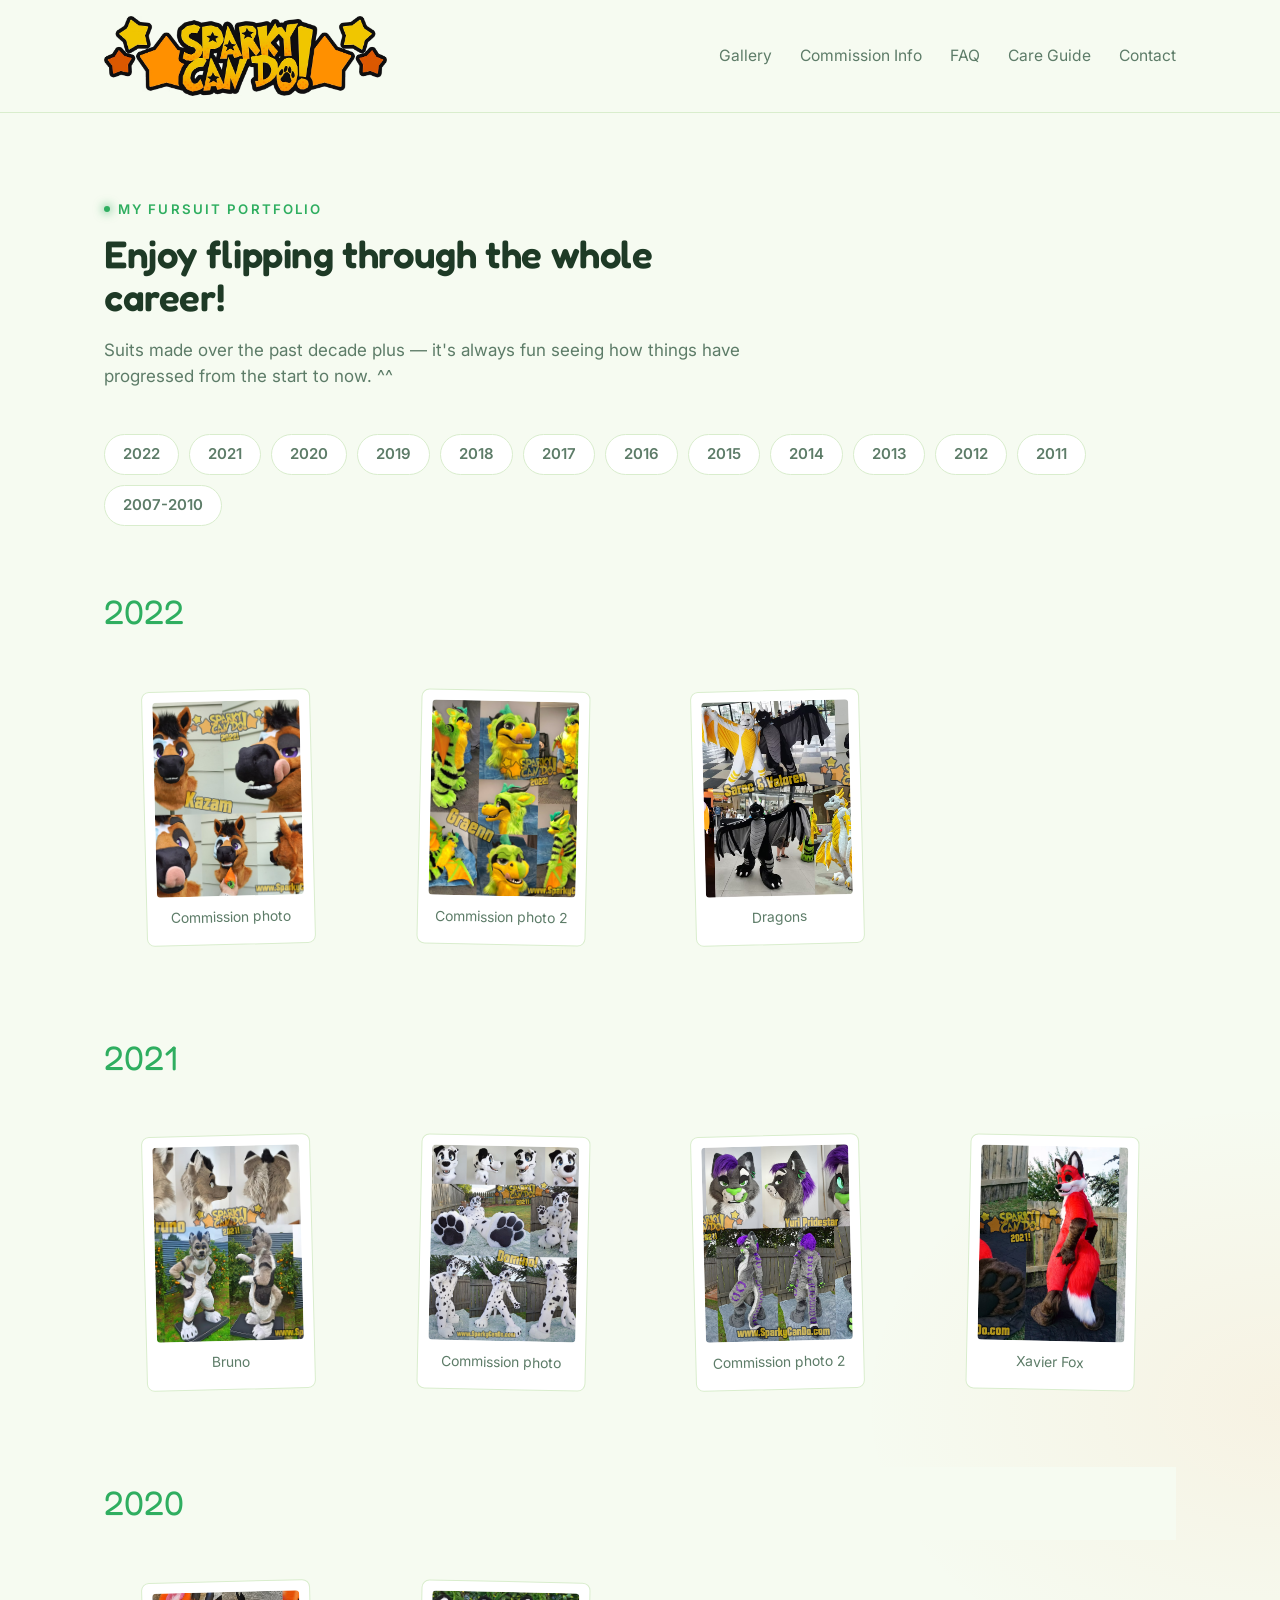
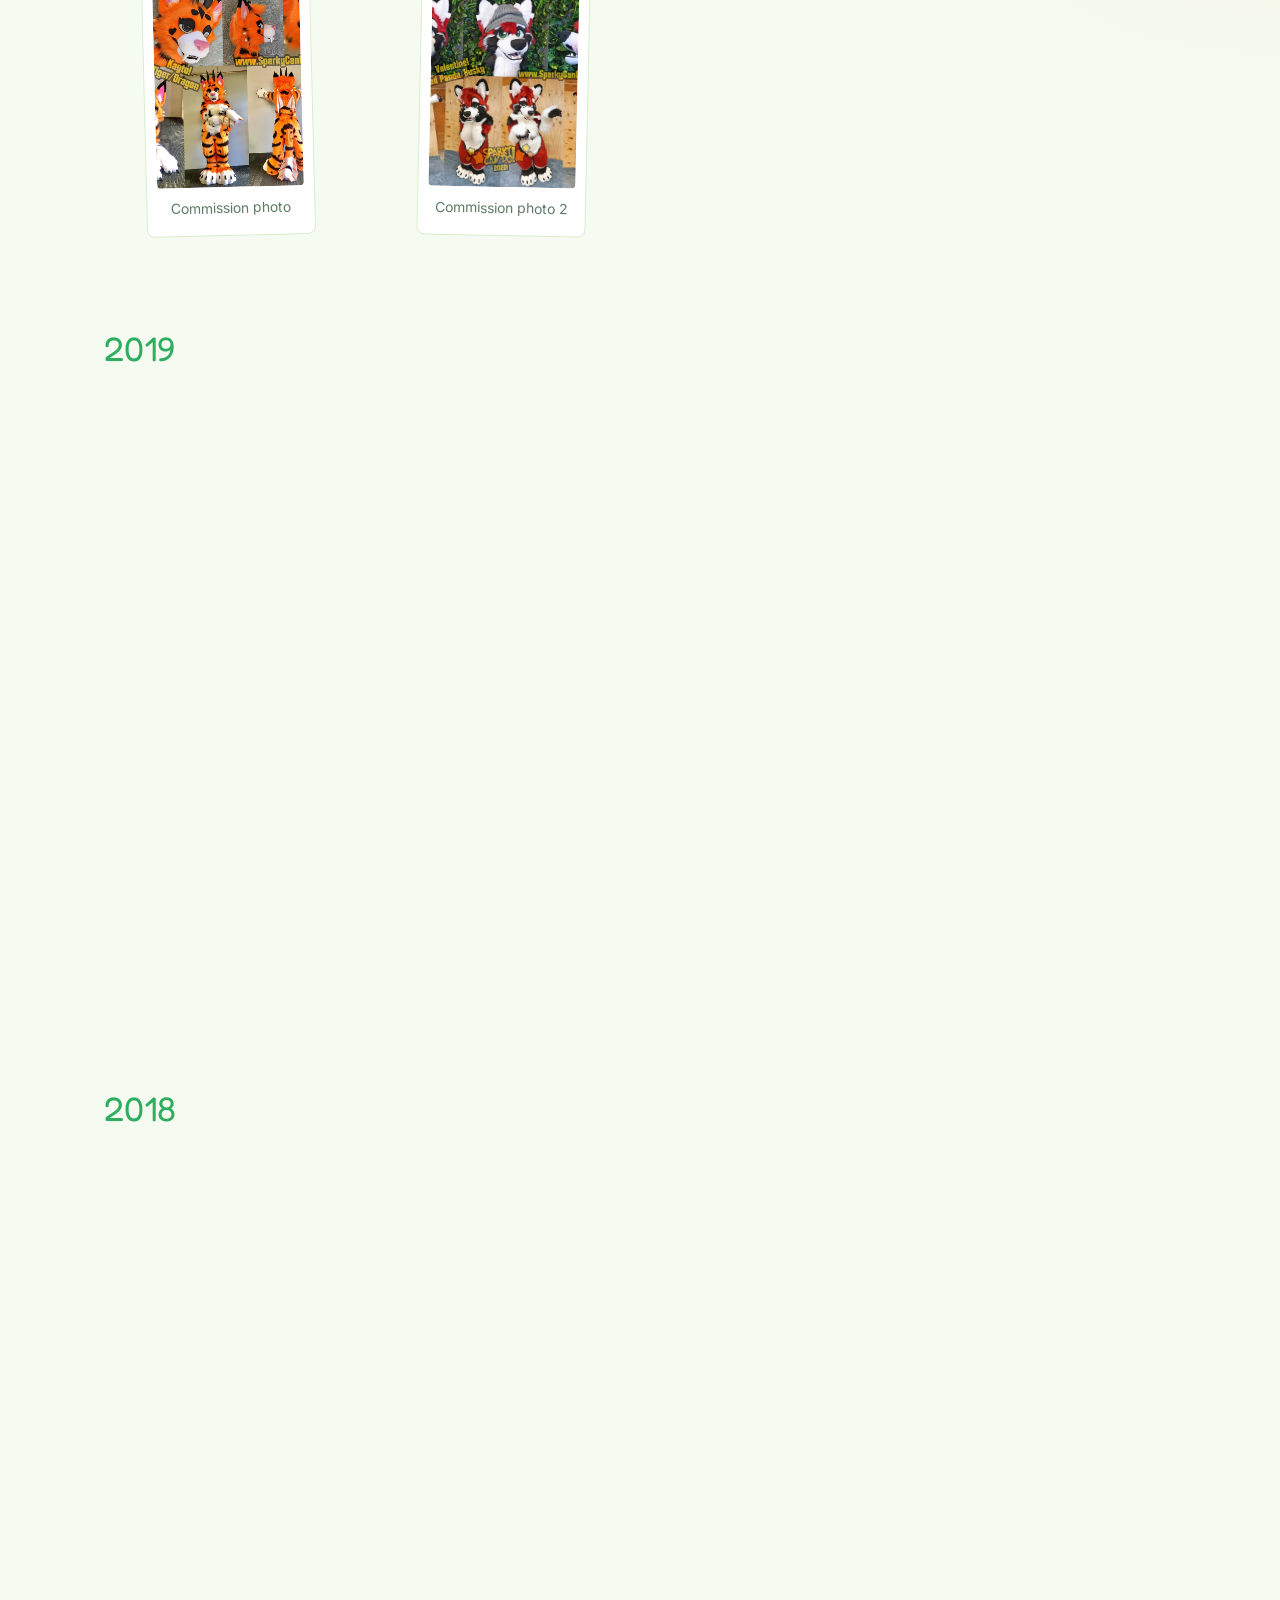
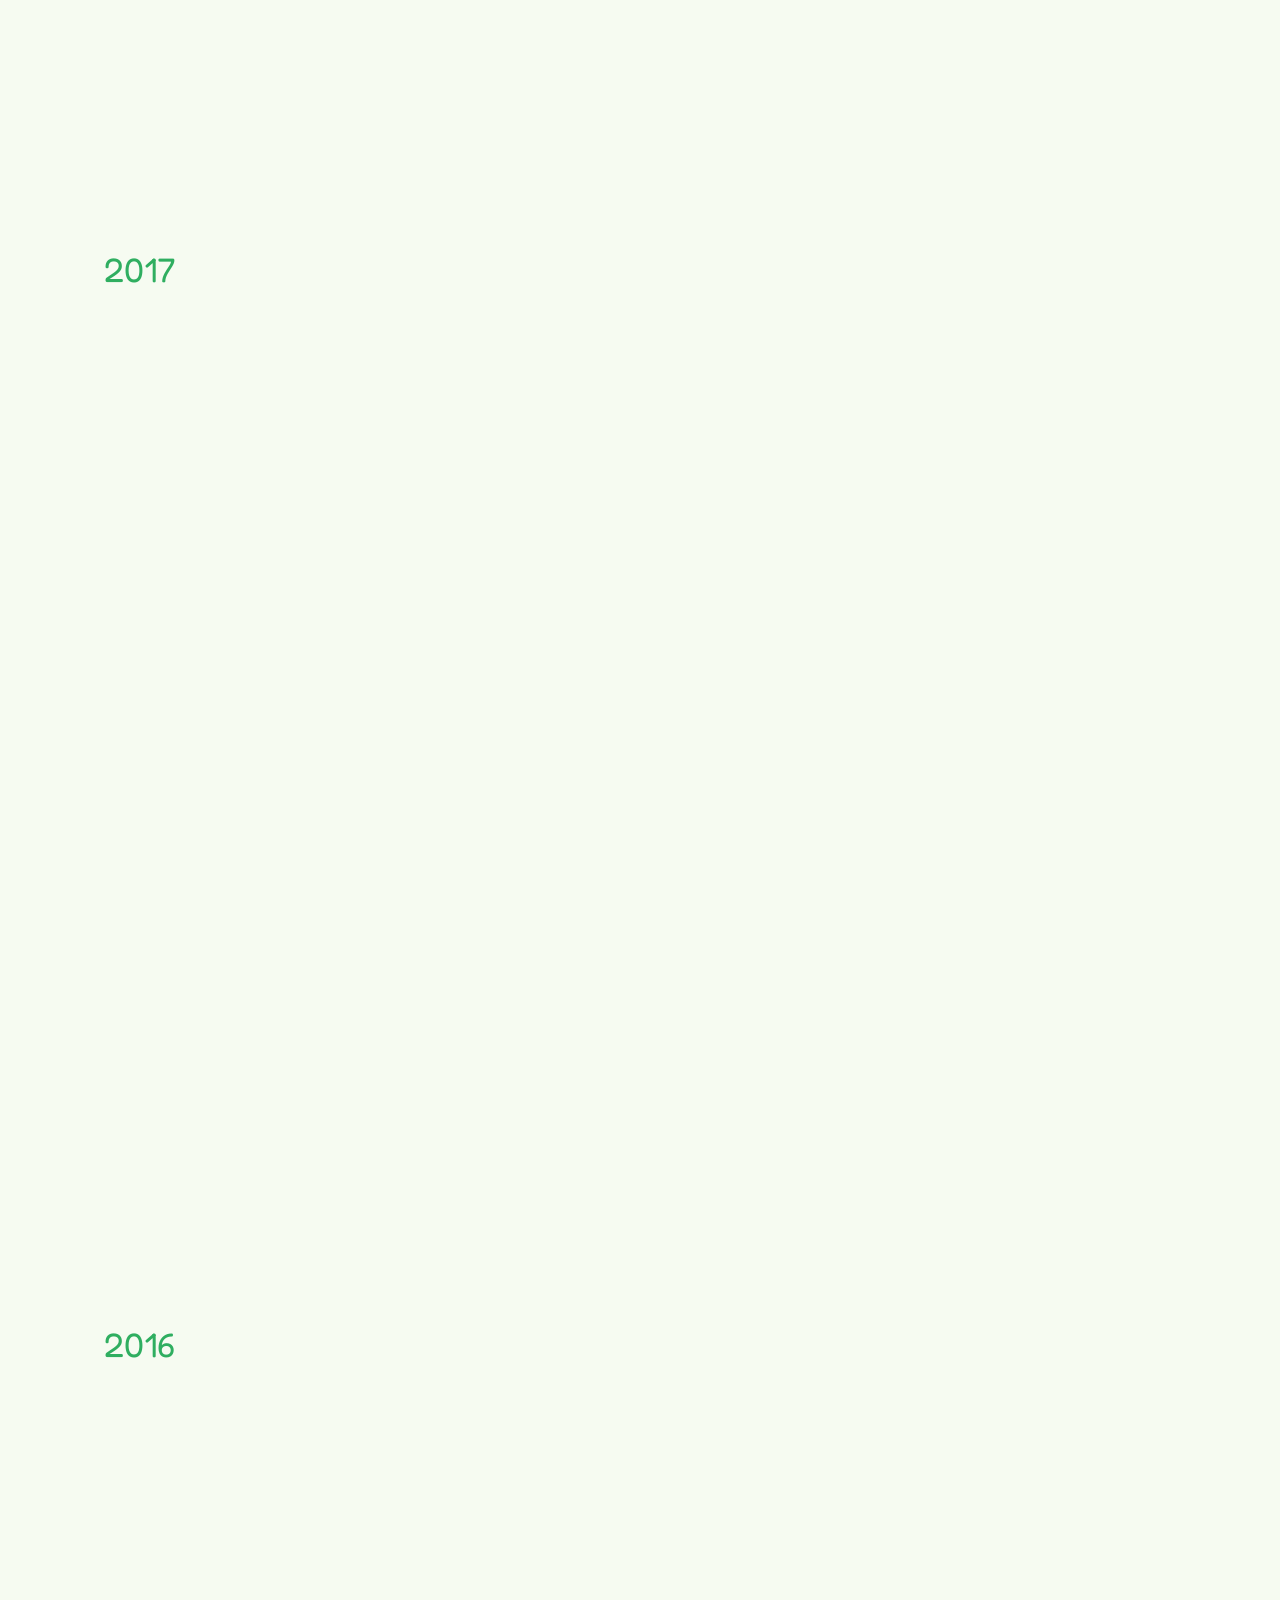
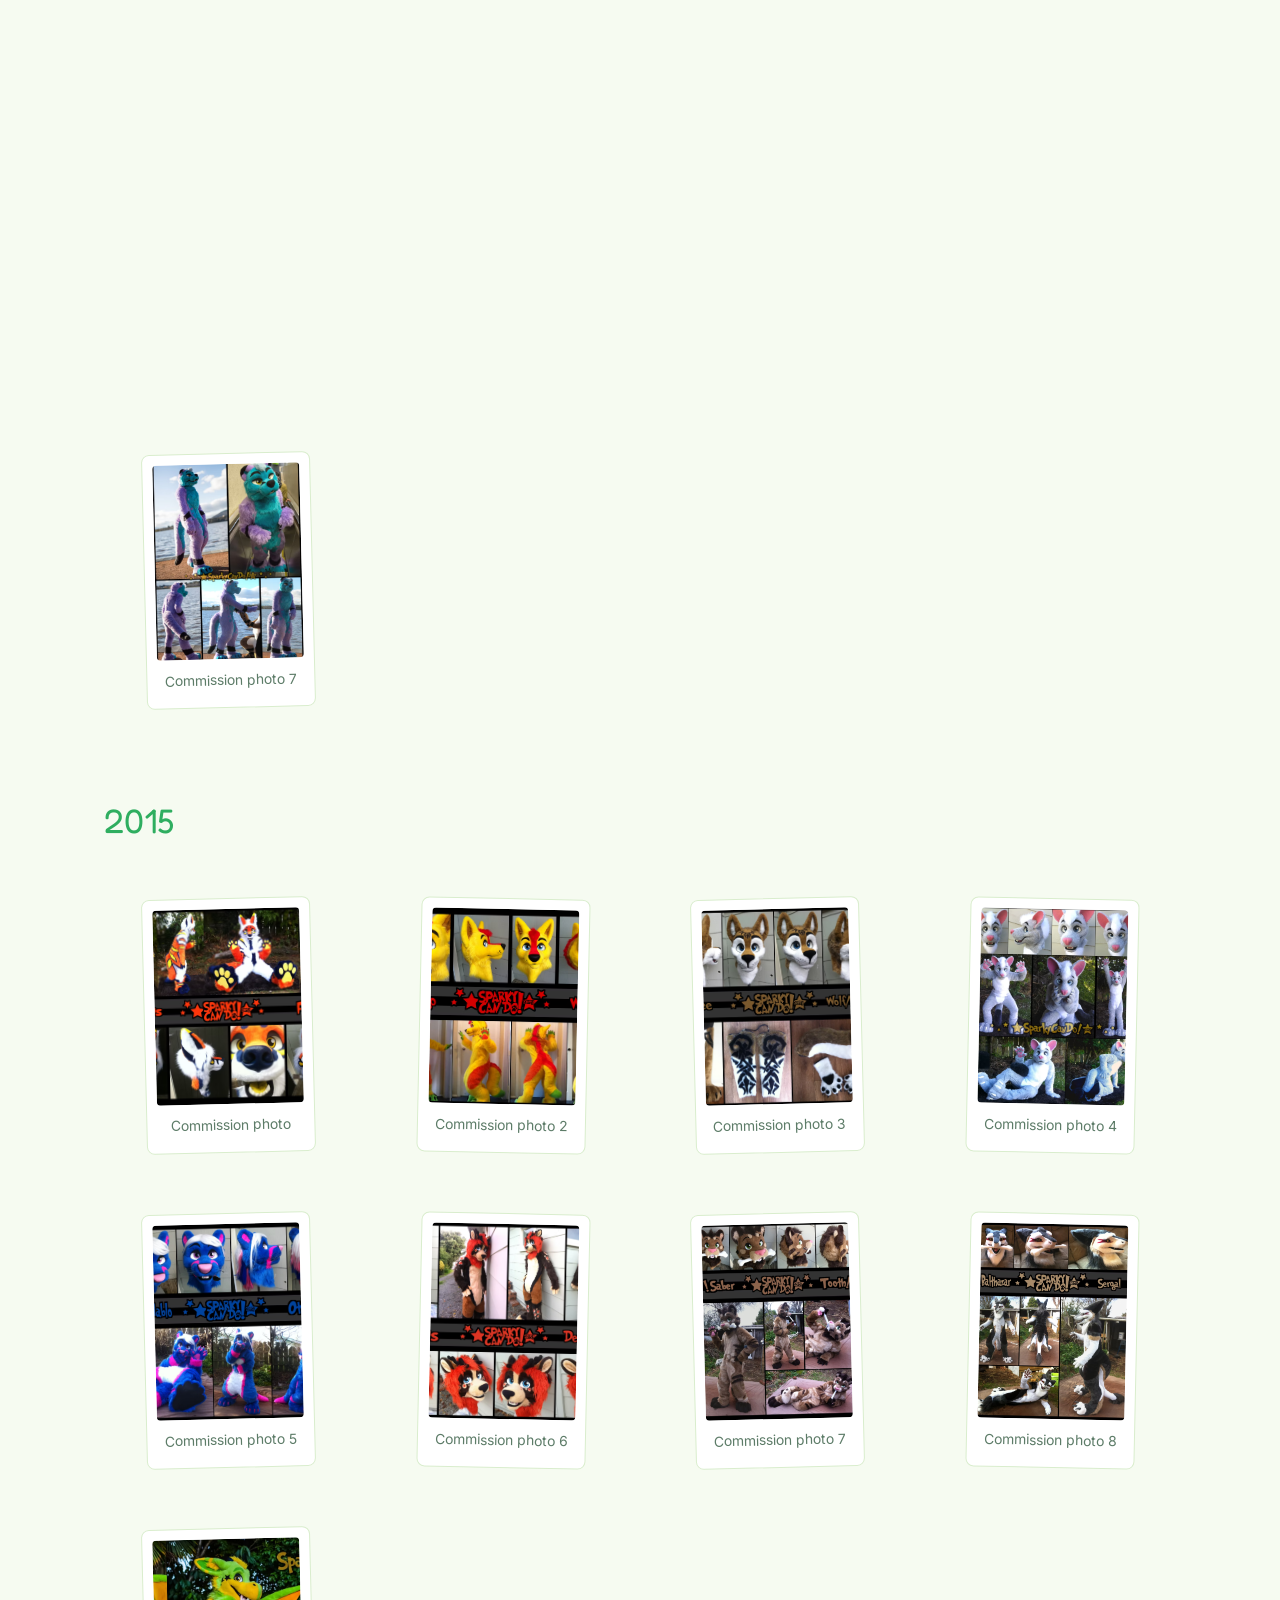
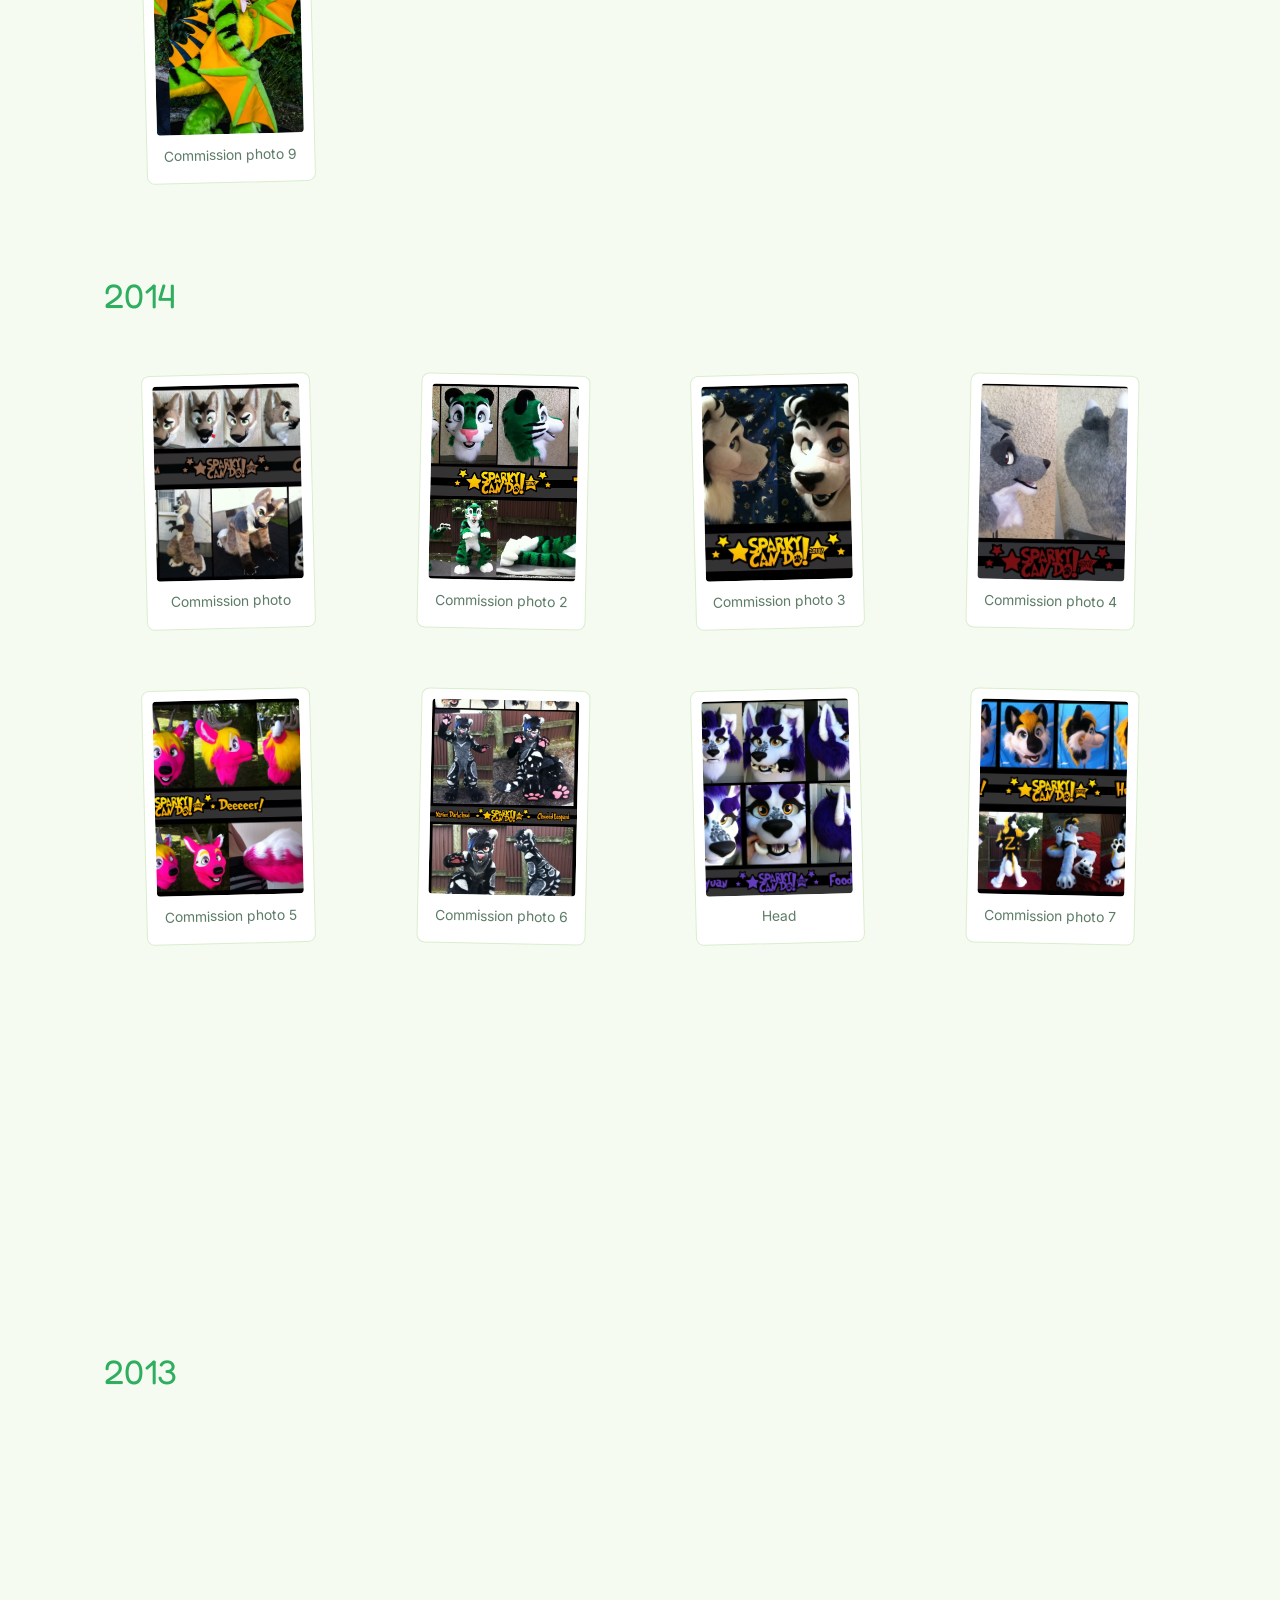
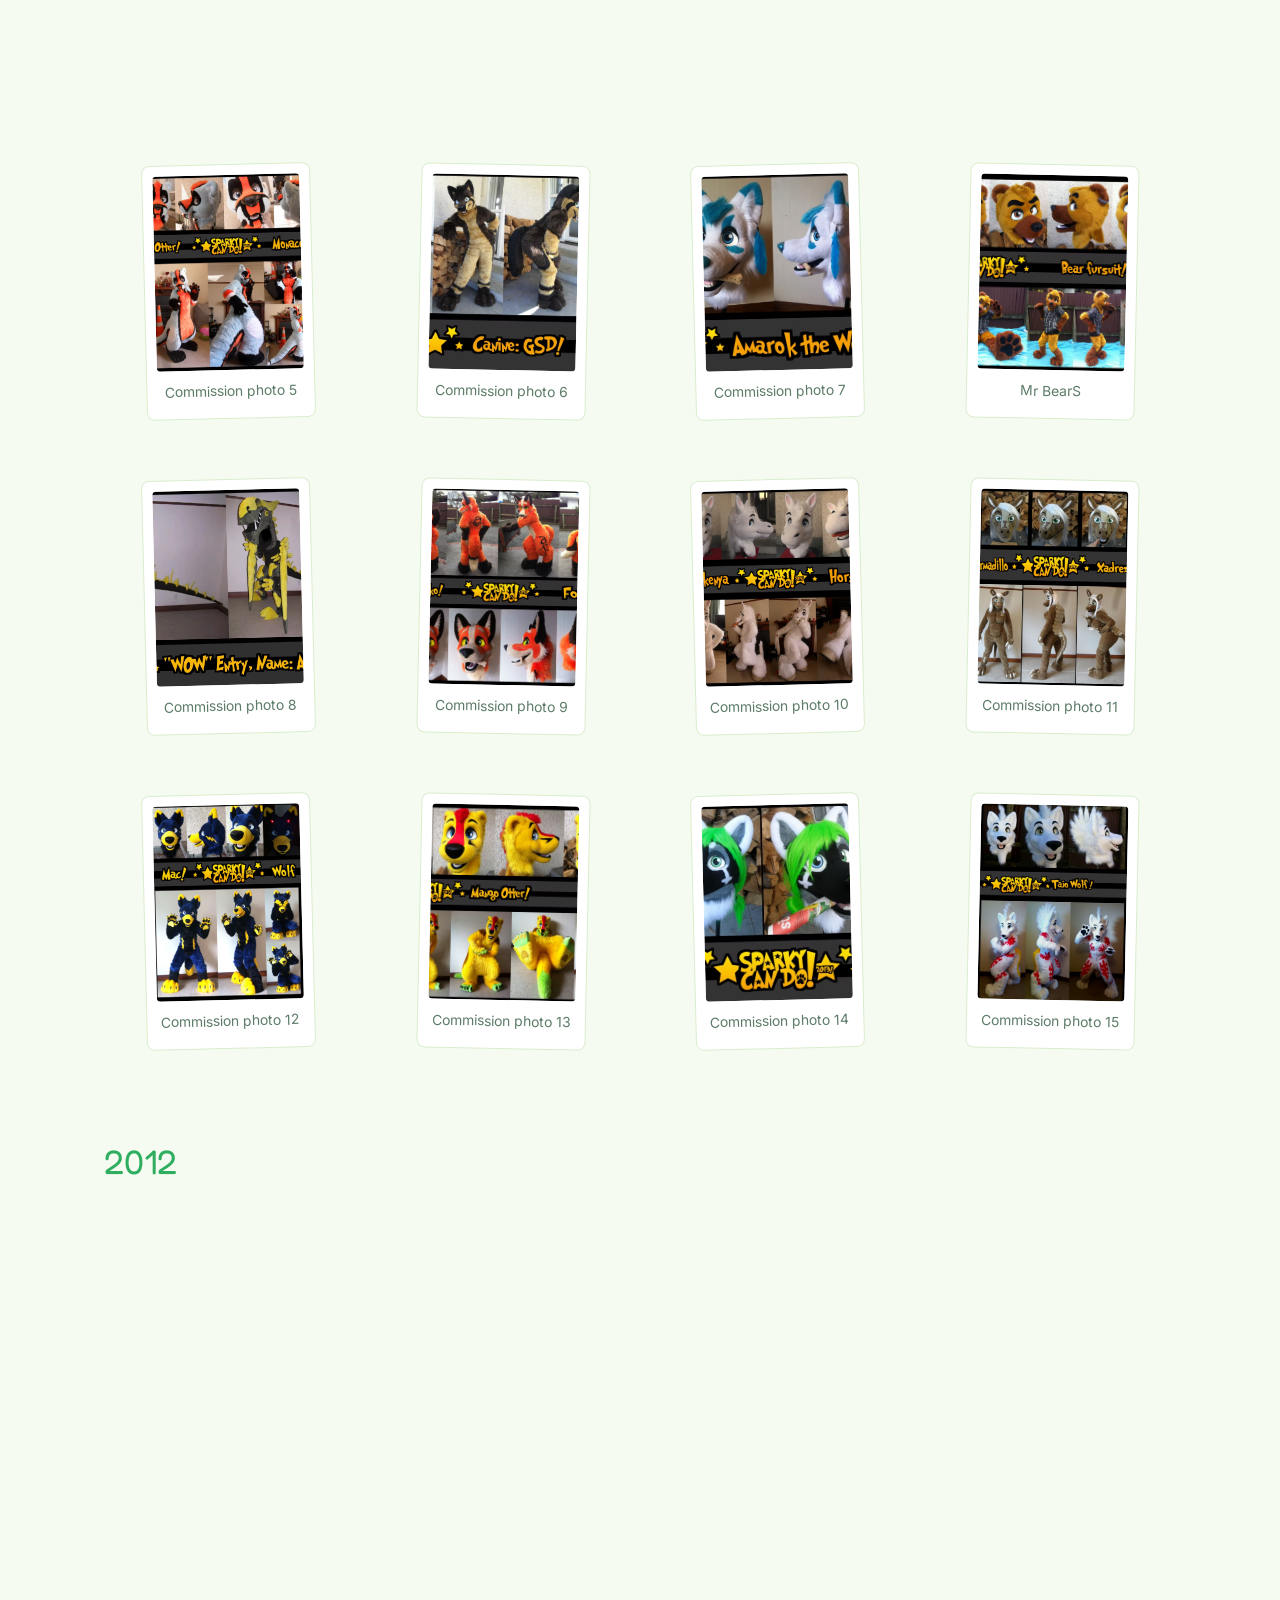
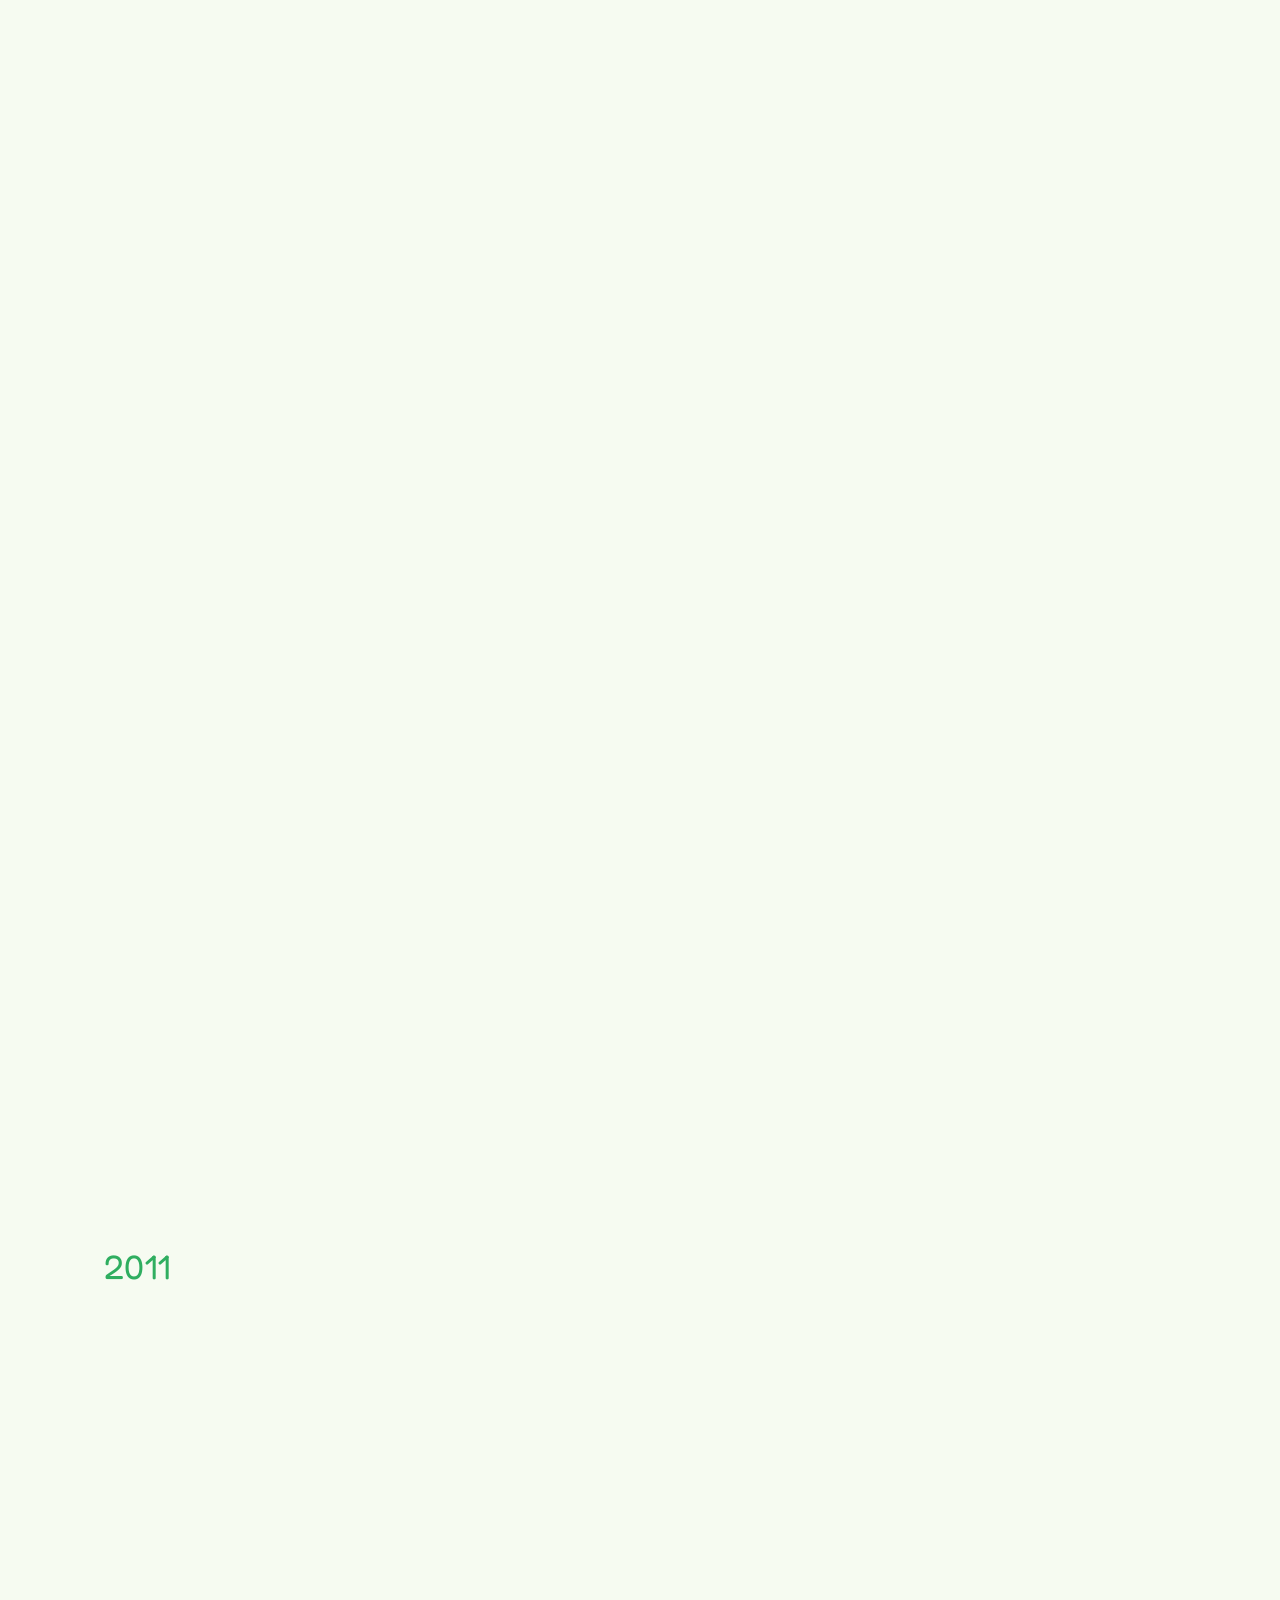
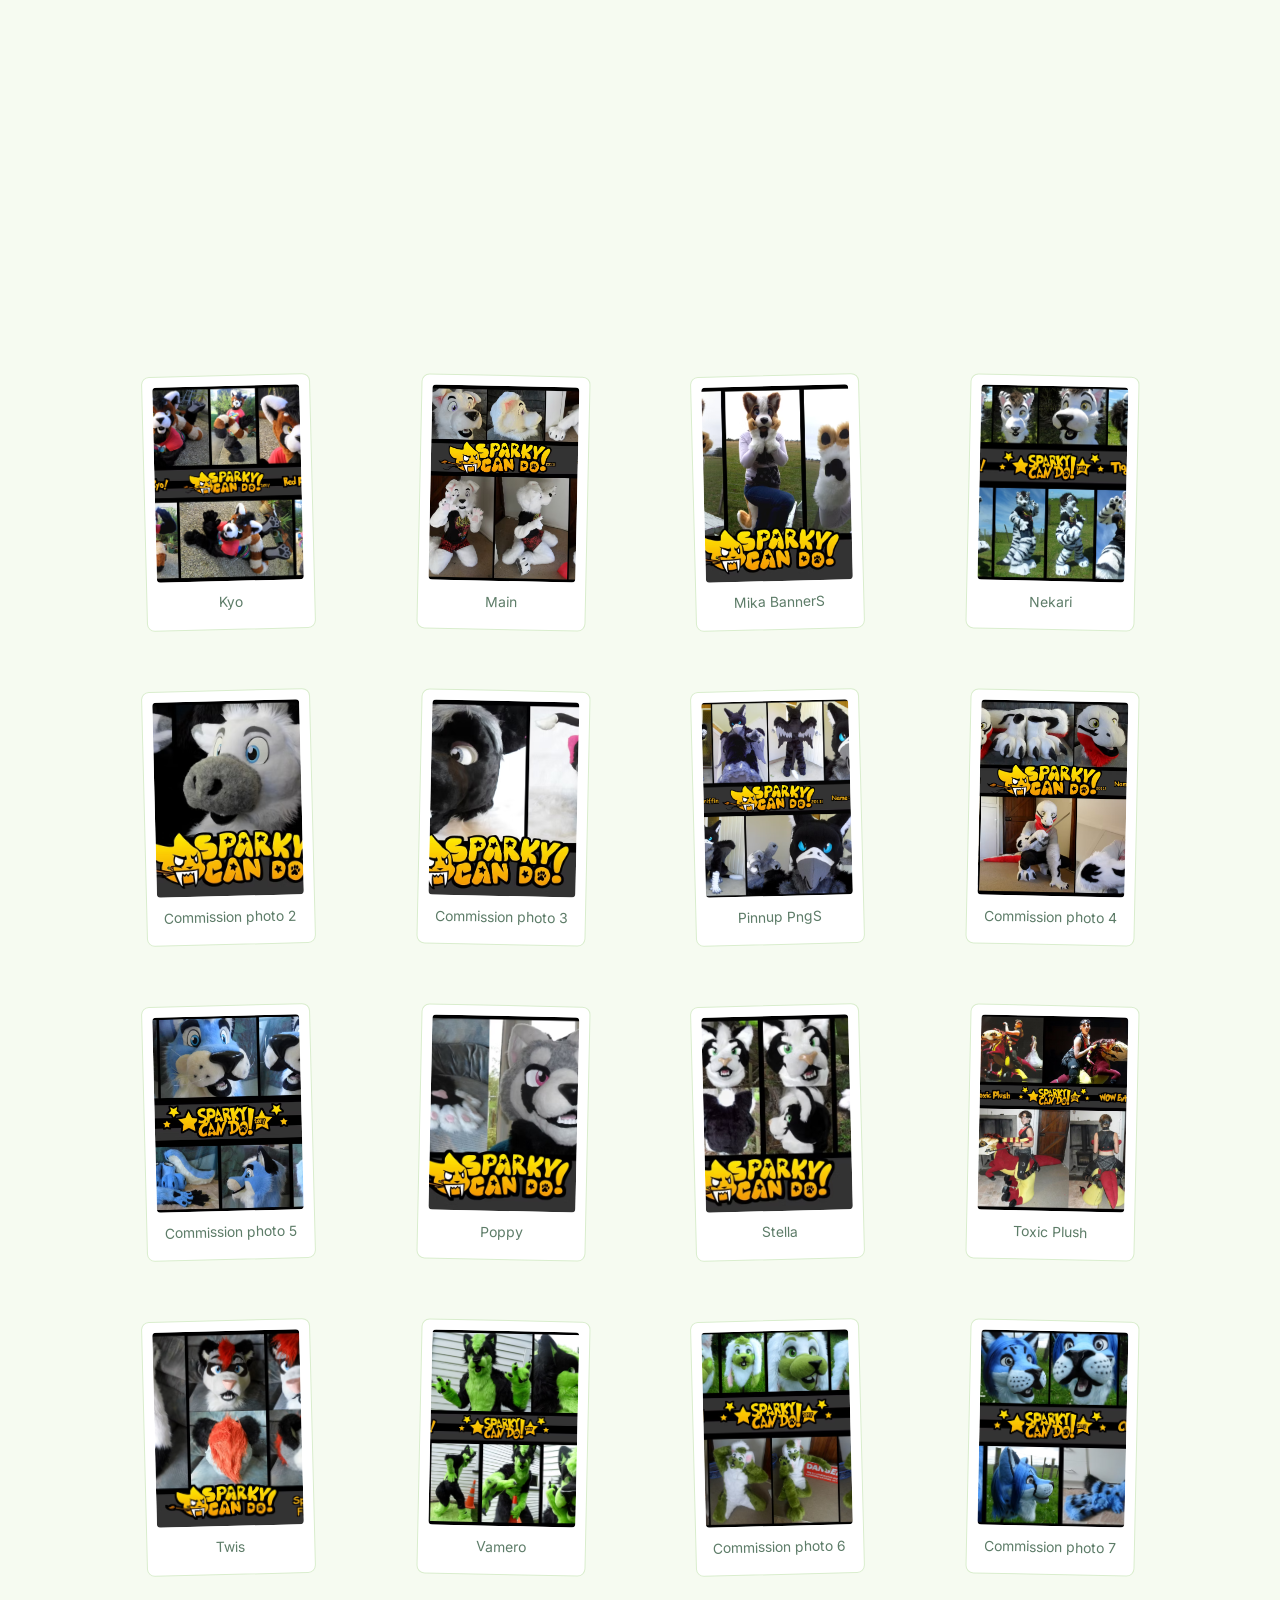
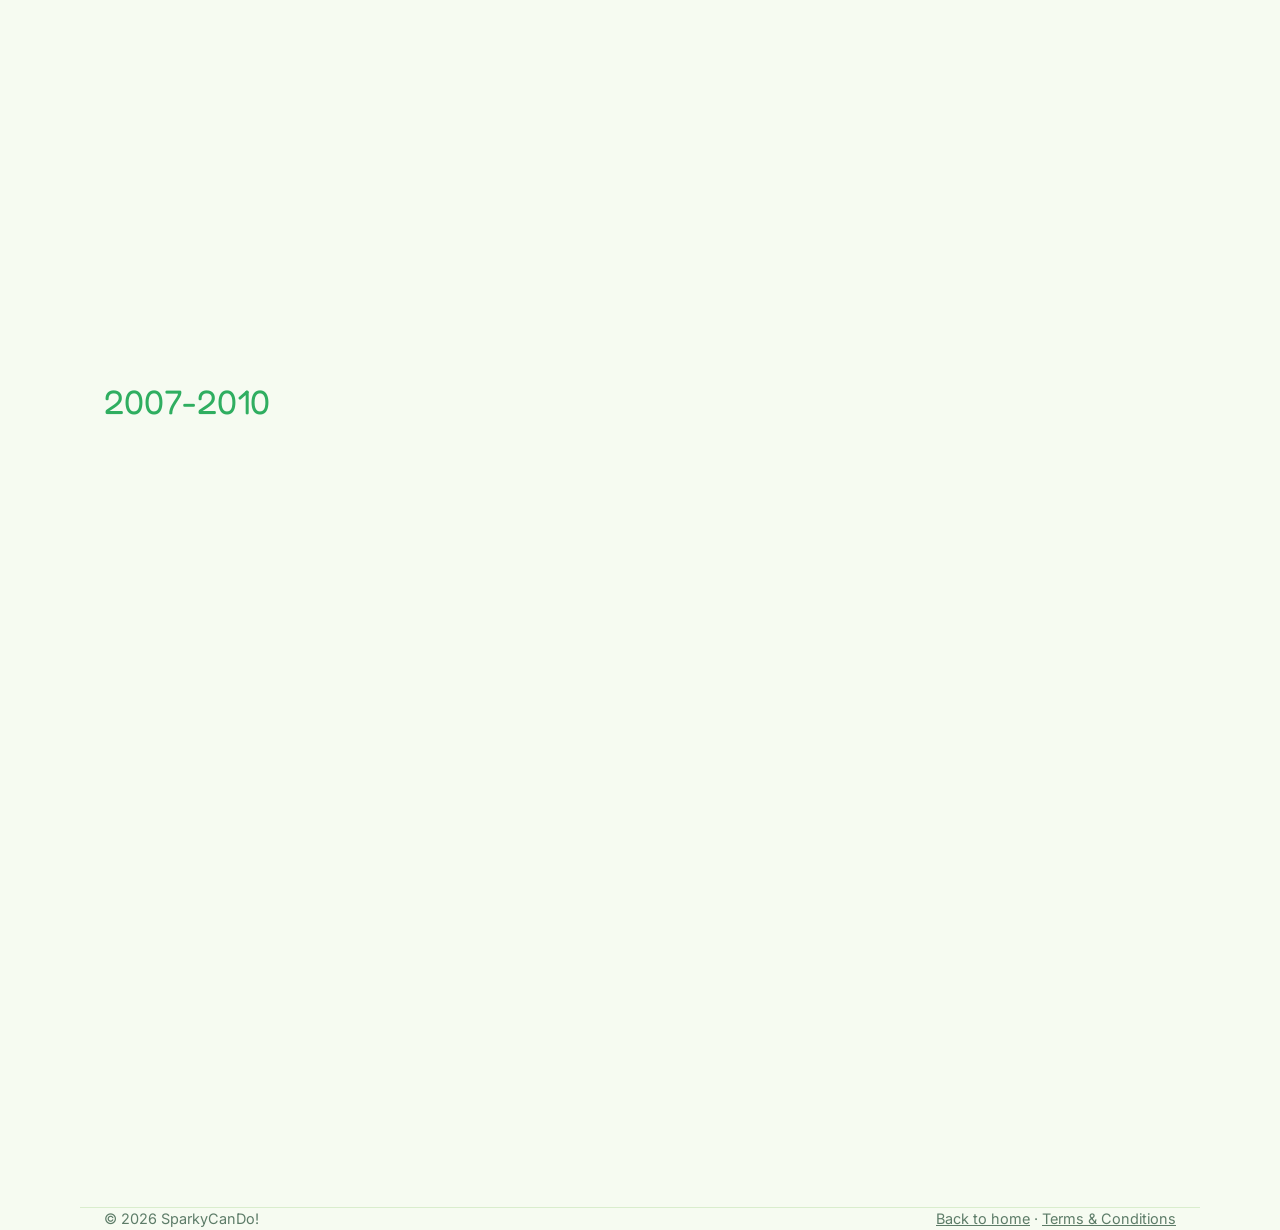
==== gallery.html @ bbe4b5b8 "go" ====
<!DOCTYPE html>
<html lang="en">

<head>
    <meta charset="UTF-8" />
    <meta name="viewport" content="width=device-width, initial-scale=1.0" />
    <title>Gallery — SparkyCanDo!</title>
    <meta name="description" content="The full SparkyCanDo fursuit portfolio — commissions from 2007 through today." />
    <link
        href="https://fonts.googleapis.com/css2?family=Fredoka:wght@400;500;600;700&family=Inter:wght@400;500;600&display=swap"
        rel="stylesheet" />
    <link rel="stylesheet" href="assets/style.css" />
</head>

<body>

    <header class="site">
        <div class="nav-row">
            <a href="index.html" class="brand"><img src="assets/images/logo.png" alt="SparkyCanDo!" /></a>
            <nav class="links">
                <a href="gallery.html">Gallery</a>
                <a href="index.html#commissions">Commission Info</a>
                <a href="index.html#faq">FAQ</a>
                <a href="index.html#care">Care Guide</a>
                <a href="index.html#contact">Contact</a>
            </nav>
            <button class="nav-toggle" aria-label="Toggle menu">☰</button>
        </div>
    </header>

    <main id="top">

        <!-- GALLERY -->
        <section id="gallery">
            <div class="wrap">
                <div class="section-head">
                    <span class="eyebrow">My fursuit portfolio</span>
                    <h2>Enjoy flipping through the whole career!</h2>
                    <p>Suits made over the past decade plus — it's always fun seeing how things have progressed from the
                        start to now. ^^</p>
                </div>

                <nav class="year-nav">
                    <a href="#y2022">2022</a>
                    <a href="#y2021">2021</a>
                    <a href="#y2020">2020</a>
                    <a href="#y2019">2019</a>
                    <a href="#y2018">2018</a>
                    <a href="#y2017">2017</a>
                    <a href="#y2016">2016</a>
                    <a href="#y2015">2015</a>
                    <a href="#y2014">2014</a>
                    <a href="#y2013">2013</a>
                    <a href="#y2012">2012</a>
                    <a href="#y2011">2011</a>
                    <a href="#y2007_2010">2007-2010</a>
                </nav>

                <div class="gallery-year" id="y2022">
                    <div class="year-head">
                        <span class="year-badge">2022</span>
                    </div>
                    <div class="gallery-grid">
                        <figure class="swatch reveal">
                            <img src="assets/gallery/2022/Collage%20Done%20%281%29.avif"
                                alt="SparkyCanDo fursuit commission photo, 2022" loading="lazy" />
                            <figcaption>Commission photo</figcaption>
                        </figure>
                        <figure class="swatch reveal">
                            <img src="assets/gallery/2022/Collage%20Done.avif"
                                alt="SparkyCanDo fursuit commission photo, 2022" loading="lazy" />
                            <figcaption>Commission photo 2</figcaption>
                        </figure>
                        <figure class="swatch reveal">
                            <img src="assets/gallery/2022/Dragons%20Collage%20Done.avif"
                                alt="SparkyCanDo fursuit — Dragons, 2022" loading="lazy" />
                            <figcaption>Dragons</figcaption>
                        </figure>
                    </div>
                </div>

                <div class="gallery-year" id="y2021">
                    <div class="year-head">
                        <span class="year-badge">2021</span>
                    </div>
                    <div class="gallery-grid">
                        <figure class="swatch reveal">
                            <img src="assets/gallery/2021/Bruno%20Collage%20Done.avif"
                                alt="SparkyCanDo fursuit — Bruno, 2021" loading="lazy" />
                            <figcaption>Bruno</figcaption>
                        </figure>
                        <figure class="swatch reveal">
                            <img src="assets/gallery/2021/Collage%20Done%20%281%29.avif"
                                alt="SparkyCanDo fursuit commission photo, 2021" loading="lazy" />
                            <figcaption>Commission photo</figcaption>
                        </figure>
                        <figure class="swatch reveal">
                            <img src="assets/gallery/2021/Collage%20Done.avif"
                                alt="SparkyCanDo fursuit commission photo, 2021" loading="lazy" />
                            <figcaption>Commission photo 2</figcaption>
                        </figure>
                        <figure class="swatch reveal">
                            <img src="assets/gallery/2021/Xavier%20Fox%20Collage.avif"
                                alt="SparkyCanDo fursuit — Xavier Fox, 2021" loading="lazy" />
                            <figcaption>Xavier Fox</figcaption>
                        </figure>
                    </div>
                </div>

                <div class="gallery-year" id="y2020">
                    <div class="year-head">
                        <span class="year-badge">2020</span>
                    </div>
                    <div class="gallery-grid">
                        <figure class="swatch reveal">
                            <img src="assets/gallery/2020/Done%20Collage.avif"
                                alt="SparkyCanDo fursuit commission photo, 2020" loading="lazy" />
                            <figcaption>Commission photo</figcaption>
                        </figure>
                        <figure class="swatch reveal">
                            <img src="assets/gallery/2020/Done.avif" alt="SparkyCanDo fursuit commission photo, 2020"
                                loading="lazy" />
                            <figcaption>Commission photo 2</figcaption>
                        </figure>
                    </div>
                </div>

                <div class="gallery-year" id="y2019">
                    <div class="year-head">
                        <span class="year-badge">2019</span>
                    </div>
                    <div class="gallery-grid">
                        <figure class="swatch reveal">
                            <img src="assets/gallery/2019/Bodys%20Small.avif" alt="SparkyCanDo fursuit — Bodys, 2019"
                                loading="lazy" />
                            <figcaption>Bodys</figcaption>
                        </figure>
                        <figure class="swatch reveal">
                            <img src="assets/gallery/2019/Crimson%20Done.avif" alt="SparkyCanDo fursuit — Crimson, 2019"
                                loading="lazy" />
                            <figcaption>Crimson</figcaption>
                        </figure>
                        <figure class="swatch reveal">
                            <img src="assets/gallery/2019/Done.avif" alt="SparkyCanDo fursuit commission photo, 2019"
                                loading="lazy" />
                            <figcaption>Commission photo</figcaption>
                        </figure>
                        <figure class="swatch reveal">
                            <img src="assets/gallery/2019/Drei%20Done.avif" alt="SparkyCanDo fursuit — Drei, 2019"
                                loading="lazy" />
                            <figcaption>Drei</figcaption>
                        </figure>
                        <figure class="swatch reveal">
                            <img src="assets/gallery/2019/Fox%20Done.avif" alt="SparkyCanDo fursuit — Fox, 2019"
                                loading="lazy" />
                            <figcaption>Fox</figcaption>
                        </figure>
                        <figure class="swatch reveal">
                            <img src="assets/gallery/2019/Remote%20Done.avif" alt="SparkyCanDo fursuit — Remote, 2019"
                                loading="lazy" />
                            <figcaption>Remote</figcaption>
                        </figure>
                        <figure class="swatch reveal">
                            <img src="assets/gallery/2019/Spotty%20Boy.avif"
                                alt="SparkyCanDo fursuit — Spotty Boy, 2019" loading="lazy" />
                            <figcaption>Spotty Boy</figcaption>
                        </figure>
                        <figure class="swatch reveal">
                            <img src="assets/gallery/2019/WAD%20Done.avif" alt="SparkyCanDo fursuit — WAD, 2019"
                                loading="lazy" />
                            <figcaption>WAD</figcaption>
                        </figure>
                    </div>
                </div>

                <div class="gallery-year" id="y2018">
                    <div class="year-head">
                        <span class="year-badge">2018</span>
                    </div>
                    <div class="gallery-grid">
                        <figure class="swatch reveal">
                            <img src="assets/gallery/2018/Body%20Collage.avif" alt="SparkyCanDo fursuit — Body, 2018"
                                loading="lazy" />
                            <figcaption>Body</figcaption>
                        </figure>
                        <figure class="swatch reveal">
                            <img src="assets/gallery/2018/Collage%20DoneSmall.avif"
                                alt="SparkyCanDo fursuit — DoneSmall, 2018" loading="lazy" />
                            <figcaption>DoneSmall</figcaption>
                        </figure>
                        <figure class="swatch reveal">
                            <img src="assets/gallery/2018/Done.avif" alt="SparkyCanDo fursuit commission photo, 2018"
                                loading="lazy" />
                            <figcaption>Commission photo</figcaption>
                        </figure>
                        <figure class="swatch reveal">
                            <img src="assets/gallery/2018/Finished.avif" alt="SparkyCanDo fursuit — Finished, 2018"
                                loading="lazy" />
                            <figcaption>Finished</figcaption>
                        </figure>
                        <figure class="swatch reveal">
                            <img src="assets/gallery/2018/Head%20Collage%20Small.avif"
                                alt="SparkyCanDo fursuit — Head, 2018" loading="lazy" />
                            <figcaption>Head</figcaption>
                        </figure>
                        <figure class="swatch reveal">
                            <img src="assets/gallery/2018/Keiko%20Small.avif" alt="SparkyCanDo fursuit — Keiko, 2018"
                                loading="lazy" />
                            <figcaption>Keiko</figcaption>
                        </figure>
                        <figure class="swatch reveal">
                            <img src="assets/gallery/2018/Luminix%20Collage%20Finished.avif"
                                alt="SparkyCanDo fursuit — Luminix Finished, 2018" loading="lazy" />
                            <figcaption>Luminix Finished</figcaption>
                        </figure>
                        <figure class="swatch reveal">
                            <img src="assets/gallery/2018/Zhar%20Collage.avif" alt="SparkyCanDo fursuit — Zhar, 2018"
                                loading="lazy" />
                            <figcaption>Zhar</figcaption>
                        </figure>
                    </div>
                </div>

                <div class="gallery-year" id="y2017">
                    <div class="year-head">
                        <span class="year-badge">2017</span>
                    </div>
                    <div class="gallery-grid">
                        <figure class="swatch reveal">
                            <img src="assets/gallery/2017/Collage%20S.avif"
                                alt="SparkyCanDo fursuit commission photo, 2017" loading="lazy" />
                            <figcaption>Commission photo</figcaption>
                        </figure>
                        <figure class="swatch reveal">
                            <img src="assets/gallery/2017/Collage.avif" alt="SparkyCanDo fursuit commission photo, 2017"
                                loading="lazy" />
                            <figcaption>Commission photo 2</figcaption>
                        </figure>
                        <figure class="swatch reveal">
                            <img src="assets/gallery/2017/Done%20S.avif"
                                alt="SparkyCanDo fursuit commission photo, 2017" loading="lazy" />
                            <figcaption>Commission photo 3</figcaption>
                        </figure>
                        <figure class="swatch reveal">
                            <img src="assets/gallery/2017/Done.avif" alt="SparkyCanDo fursuit commission photo, 2017"
                                loading="lazy" />
                            <figcaption>Commission photo 4</figcaption>
                        </figure>
                        <figure class="swatch reveal">
                            <img src="assets/gallery/2017/DoneDone.avif"
                                alt="SparkyCanDo fursuit commission photo, 2017" loading="lazy" />
                            <figcaption>Commission photo 5</figcaption>
                        </figure>
                        <figure class="swatch reveal">
                            <img src="assets/gallery/2017/Donesmaller.avif"
                                alt="SparkyCanDo fursuit — Donesmaller, 2017" loading="lazy" />
                            <figcaption>Donesmaller</figcaption>
                        </figure>
                        <figure class="swatch reveal">
                            <img src="assets/gallery/2017/Finished%20Fox.avif"
                                alt="SparkyCanDo fursuit — Finished Fox, 2017" loading="lazy" />
                            <figcaption>Finished Fox</figcaption>
                        </figure>
                        <figure class="swatch reveal">
                            <img src="assets/gallery/2017/Finished%20smaller.avif"
                                alt="SparkyCanDo fursuit — Finished, 2017" loading="lazy" />
                            <figcaption>Finished</figcaption>
                        </figure>
                        <figure class="swatch reveal">
                            <img src="assets/gallery/2017/FinishedS.avif" alt="SparkyCanDo fursuit — FinishedS, 2017"
                                loading="lazy" />
                            <figcaption>FinishedS</figcaption>
                        </figure>
                    </div>
                </div>

                <div class="gallery-year" id="y2016">
                    <div class="year-head">
                        <span class="year-badge">2016</span>
                    </div>
                    <div class="gallery-grid">
                        <figure class="swatch reveal">
                            <img src="assets/gallery/2016/Done%20%281%29.avif"
                                alt="SparkyCanDo fursuit commission photo, 2016" loading="lazy" />
                            <figcaption>Commission photo</figcaption>
                        </figure>
                        <figure class="swatch reveal">
                            <img src="assets/gallery/2016/Done%20%282%29.avif"
                                alt="SparkyCanDo fursuit commission photo, 2016" loading="lazy" />
                            <figcaption>Commission photo 2</figcaption>
                        </figure>
                        <figure class="swatch reveal">
                            <img src="assets/gallery/2016/Done%20%284%29.avif"
                                alt="SparkyCanDo fursuit commission photo, 2016" loading="lazy" />
                            <figcaption>Commission photo 3</figcaption>
                        </figure>
                        <figure class="swatch reveal">
                            <img src="assets/gallery/2016/Done%20%285%29.avif"
                                alt="SparkyCanDo fursuit commission photo, 2016" loading="lazy" />
                            <figcaption>Commission photo 4</figcaption>
                        </figure>
                        <figure class="swatch reveal">
                            <img src="assets/gallery/2016/Done.avif" alt="SparkyCanDo fursuit commission photo, 2016"
                                loading="lazy" />
                            <figcaption>Commission photo 5</figcaption>
                        </figure>
                        <figure class="swatch reveal">
                            <img src="assets/gallery/2016/DoneDone.avif"
                                alt="SparkyCanDo fursuit commission photo, 2016" loading="lazy" />
                            <figcaption>Commission photo 6</figcaption>
                        </figure>
                        <figure class="swatch reveal">
                            <img src="assets/gallery/2016/Finished%20Main.avif"
                                alt="SparkyCanDo fursuit — Finished Main, 2016" loading="lazy" />
                            <figcaption>Finished Main</figcaption>
                        </figure>
                        <figure class="swatch reveal">
                            <img src="assets/gallery/2016/Hyena%20DoneDone.avif" alt="SparkyCanDo fursuit — Hyena, 2016"
                                loading="lazy" />
                            <figcaption>Hyena</figcaption>
                        </figure>
                        <figure class="swatch reveal">
                            <img src="assets/gallery/2016/done%20%283%29.avif"
                                alt="SparkyCanDo fursuit commission photo, 2016" loading="lazy" />
                            <figcaption>Commission photo 7</figcaption>
                        </figure>
                    </div>
                </div>

                <div class="gallery-year" id="y2015">
                    <div class="year-head">
                        <span class="year-badge">2015</span>
                    </div>
                    <div class="gallery-grid">
                        <figure class="swatch reveal">
                            <img src="assets/gallery/2015/Done%20%281%29.avif"
                                alt="SparkyCanDo fursuit commission photo, 2015" loading="lazy" />
                            <figcaption>Commission photo</figcaption>
                        </figure>
                        <figure class="swatch reveal">
                            <img src="assets/gallery/2015/Done%20%282%29.avif"
                                alt="SparkyCanDo fursuit commission photo, 2015" loading="lazy" />
                            <figcaption>Commission photo 2</figcaption>
                        </figure>
                        <figure class="swatch reveal">
                            <img src="assets/gallery/2015/Done%20%283%29.avif"
                                alt="SparkyCanDo fursuit commission photo, 2015" loading="lazy" />
                            <figcaption>Commission photo 3</figcaption>
                        </figure>
                        <figure class="swatch reveal">
                            <img src="assets/gallery/2015/Done%20Ready.avif"
                                alt="SparkyCanDo fursuit commission photo, 2015" loading="lazy" />
                            <figcaption>Commission photo 4</figcaption>
                        </figure>
                        <figure class="swatch reveal">
                            <img src="assets/gallery/2015/Done%21.avif" alt="SparkyCanDo fursuit commission photo, 2015"
                                loading="lazy" />
                            <figcaption>Commission photo 5</figcaption>
                        </figure>
                        <figure class="swatch reveal">
                            <img src="assets/gallery/2015/Done.avif" alt="SparkyCanDo fursuit commission photo, 2015"
                                loading="lazy" />
                            <figcaption>Commission photo 6</figcaption>
                        </figure>
                        <figure class="swatch reveal">
                            <img src="assets/gallery/2015/DoneS%20%281%29.avif"
                                alt="SparkyCanDo fursuit commission photo, 2015" loading="lazy" />
                            <figcaption>Commission photo 7</figcaption>
                        </figure>
                        <figure class="swatch reveal">
                            <img src="assets/gallery/2015/DoneS.avif" alt="SparkyCanDo fursuit commission photo, 2015"
                                loading="lazy" />
                            <figcaption>Commission photo 8</figcaption>
                        </figure>
                        <figure class="swatch reveal">
                            <img src="assets/gallery/2015/One.avif" alt="SparkyCanDo fursuit commission photo, 2015"
                                loading="lazy" />
                            <figcaption>Commission photo 9</figcaption>
                        </figure>
                    </div>
                </div>

                <div class="gallery-year" id="y2014">
                    <div class="year-head">
                        <span class="year-badge">2014</span>
                    </div>
                    <div class="gallery-grid">
                        <figure class="swatch reveal">
                            <img src="assets/gallery/2014/Done%20%282%29.avif"
                                alt="SparkyCanDo fursuit commission photo, 2014" loading="lazy" />
                            <figcaption>Commission photo</figcaption>
                        </figure>
                        <figure class="swatch reveal">
                            <img src="assets/gallery/2014/Done%20%283%29.avif"
                                alt="SparkyCanDo fursuit commission photo, 2014" loading="lazy" />
                            <figcaption>Commission photo 2</figcaption>
                        </figure>
                        <figure class="swatch reveal">
                            <img src="assets/gallery/2014/Done%20%284%29.avif"
                                alt="SparkyCanDo fursuit commission photo, 2014" loading="lazy" />
                            <figcaption>Commission photo 3</figcaption>
                        </figure>
                        <figure class="swatch reveal">
                            <img src="assets/gallery/2014/Done%20%285%29.avif"
                                alt="SparkyCanDo fursuit commission photo, 2014" loading="lazy" />
                            <figcaption>Commission photo 4</figcaption>
                        </figure>
                        <figure class="swatch reveal">
                            <img src="assets/gallery/2014/Done%20%287%29.avif"
                                alt="SparkyCanDo fursuit commission photo, 2014" loading="lazy" />
                            <figcaption>Commission photo 5</figcaption>
                        </figure>
                        <figure class="swatch reveal">
                            <img src="assets/gallery/2014/Done%20%288%29.avif"
                                alt="SparkyCanDo fursuit commission photo, 2014" loading="lazy" />
                            <figcaption>Commission photo 6</figcaption>
                        </figure>
                        <figure class="swatch reveal">
                            <img src="assets/gallery/2014/Done%20Head.avif" alt="SparkyCanDo fursuit — Head, 2014"
                                loading="lazy" />
                            <figcaption>Head</figcaption>
                        </figure>
                        <figure class="swatch reveal">
                            <img src="assets/gallery/2014/Done.avif" alt="SparkyCanDo fursuit commission photo, 2014"
                                loading="lazy" />
                            <figcaption>Commission photo 7</figcaption>
                        </figure>
                        <figure class="swatch reveal">
                            <img src="assets/gallery/2014/DoneDone.avif"
                                alt="SparkyCanDo fursuit commission photo, 2014" loading="lazy" />
                            <figcaption>Commission photo 8</figcaption>
                        </figure>
                        <figure class="swatch reveal">
                            <img src="assets/gallery/2014/DoneS.avif" alt="SparkyCanDo fursuit commission photo, 2014"
                                loading="lazy" />
                            <figcaption>Commission photo 9</figcaption>
                        </figure>
                        <figure class="swatch reveal">
                            <img src="assets/gallery/2014/done%20%281%29.avif"
                                alt="SparkyCanDo fursuit commission photo, 2014" loading="lazy" />
                            <figcaption>Commission photo 10</figcaption>
                        </figure>
                        <figure class="swatch reveal">
                            <img src="assets/gallery/2014/done%20%286%29.avif"
                                alt="SparkyCanDo fursuit commission photo, 2014" loading="lazy" />
                            <figcaption>Commission photo 11</figcaption>
                        </figure>
                    </div>
                </div>

                <div class="gallery-year" id="y2013">
                    <div class="year-head">
                        <span class="year-badge">2013</span>
                    </div>
                    <div class="gallery-grid">
                        <figure class="swatch reveal">
                            <img src="assets/gallery/2013/Done%20%281%29.avif"
                                alt="SparkyCanDo fursuit commission photo, 2013" loading="lazy" />
                            <figcaption>Commission photo</figcaption>
                        </figure>
                        <figure class="swatch reveal">
                            <img src="assets/gallery/2013/Done%20%2814%29.avif"
                                alt="SparkyCanDo fursuit commission photo, 2013" loading="lazy" />
                            <figcaption>Commission photo 2</figcaption>
                        </figure>
                        <figure class="swatch reveal">
                            <img src="assets/gallery/2013/Done%20%285%29.avif"
                                alt="SparkyCanDo fursuit commission photo, 2013" loading="lazy" />
                            <figcaption>Commission photo 3</figcaption>
                        </figure>
                        <figure class="swatch reveal">
                            <img src="assets/gallery/2013/Done%20%286%29.avif"
                                alt="SparkyCanDo fursuit commission photo, 2013" loading="lazy" />
                            <figcaption>Commission photo 4</figcaption>
                        </figure>
                        <figure class="swatch reveal">
                            <img src="assets/gallery/2013/Done.avif" alt="SparkyCanDo fursuit commission photo, 2013"
                                loading="lazy" />
                            <figcaption>Commission photo 5</figcaption>
                        </figure>
                        <figure class="swatch reveal">
                            <img src="assets/gallery/2013/DoneS%20%282%29.avif"
                                alt="SparkyCanDo fursuit commission photo, 2013" loading="lazy" />
                            <figcaption>Commission photo 6</figcaption>
                        </figure>
                        <figure class="swatch reveal">
                            <img src="assets/gallery/2013/DoneS%20%283%29.avif"
                                alt="SparkyCanDo fursuit commission photo, 2013" loading="lazy" />
                            <figcaption>Commission photo 7</figcaption>
                        </figure>
                        <figure class="swatch reveal">
                            <img src="assets/gallery/2013/Mr%20BearS.avif" alt="SparkyCanDo fursuit — Mr BearS, 2013"
                                loading="lazy" />
                            <figcaption>Mr BearS</figcaption>
                        </figure>
                        <figure class="swatch reveal">
                            <img src="assets/gallery/2013/all.avif" alt="SparkyCanDo fursuit commission photo, 2013"
                                loading="lazy" />
                            <figcaption>Commission photo 8</figcaption>
                        </figure>
                        <figure class="swatch reveal">
                            <img src="assets/gallery/2013/done%20%282%29.avif"
                                alt="SparkyCanDo fursuit commission photo, 2013" loading="lazy" />
                            <figcaption>Commission photo 9</figcaption>
                        </figure>
                        <figure class="swatch reveal">
                            <img src="assets/gallery/2013/done%20%283%29.avif"
                                alt="SparkyCanDo fursuit commission photo, 2013" loading="lazy" />
                            <figcaption>Commission photo 10</figcaption>
                        </figure>
                        <figure class="swatch reveal">
                            <img src="assets/gallery/2013/done%20%284%29.avif"
                                alt="SparkyCanDo fursuit commission photo, 2013" loading="lazy" />
                            <figcaption>Commission photo 11</figcaption>
                        </figure>
                        <figure class="swatch reveal">
                            <img src="assets/gallery/2013/done%20%287%29.avif"
                                alt="SparkyCanDo fursuit commission photo, 2013" loading="lazy" />
                            <figcaption>Commission photo 12</figcaption>
                        </figure>
                        <figure class="swatch reveal">
                            <img src="assets/gallery/2013/doneS%20%281%29.avif"
                                alt="SparkyCanDo fursuit commission photo, 2013" loading="lazy" />
                            <figcaption>Commission photo 13</figcaption>
                        </figure>
                        <figure class="swatch reveal">
                            <img src="assets/gallery/2013/doneS%20%284%29.avif"
                                alt="SparkyCanDo fursuit commission photo, 2013" loading="lazy" />
                            <figcaption>Commission photo 14</figcaption>
                        </figure>
                        <figure class="swatch reveal">
                            <img src="assets/gallery/2013/doneS.avif" alt="SparkyCanDo fursuit commission photo, 2013"
                                loading="lazy" />
                            <figcaption>Commission photo 15</figcaption>
                        </figure>
                    </div>
                </div>

                <div class="gallery-year" id="y2012">
                    <div class="year-head">
                        <span class="year-badge">2012</span>
                    </div>
                    <div class="gallery-grid">
                        <figure class="swatch reveal">
                            <img src="assets/gallery/2012/Done%20%281%29.avif"
                                alt="SparkyCanDo fursuit commission photo, 2012" loading="lazy" />
                            <figcaption>Commission photo</figcaption>
                        </figure>
                        <figure class="swatch reveal">
                            <img src="assets/gallery/2012/Done%20%2810%29.avif"
                                alt="SparkyCanDo fursuit commission photo, 2012" loading="lazy" />
                            <figcaption>Commission photo 2</figcaption>
                        </figure>
                        <figure class="swatch reveal">
                            <img src="assets/gallery/2012/Done%20%2813%29.avif"
                                alt="SparkyCanDo fursuit commission photo, 2012" loading="lazy" />
                            <figcaption>Commission photo 3</figcaption>
                        </figure>
                        <figure class="swatch reveal">
                            <img src="assets/gallery/2012/Done%20%282%29.avif"
                                alt="SparkyCanDo fursuit commission photo, 2012" loading="lazy" />
                            <figcaption>Commission photo 4</figcaption>
                        </figure>
                        <figure class="swatch reveal">
                            <img src="assets/gallery/2012/Done%20%285%29.avif"
                                alt="SparkyCanDo fursuit commission photo, 2012" loading="lazy" />
                            <figcaption>Commission photo 5</figcaption>
                        </figure>
                        <figure class="swatch reveal">
                            <img src="assets/gallery/2012/Done%20%287%29.avif"
                                alt="SparkyCanDo fursuit commission photo, 2012" loading="lazy" />
                            <figcaption>Commission photo 6</figcaption>
                        </figure>
                        <figure class="swatch reveal">
                            <img src="assets/gallery/2012/Done%20%288%29.avif"
                                alt="SparkyCanDo fursuit commission photo, 2012" loading="lazy" />
                            <figcaption>Commission photo 7</figcaption>
                        </figure>
                        <figure class="swatch reveal">
                            <img src="assets/gallery/2012/Done.avif" alt="SparkyCanDo fursuit commission photo, 2012"
                                loading="lazy" />
                            <figcaption>Commission photo 8</figcaption>
                        </figure>
                        <figure class="swatch reveal">
                            <img src="assets/gallery/2012/DoneFull.avif" alt="SparkyCanDo fursuit — DoneFull, 2012"
                                loading="lazy" />
                            <figcaption>DoneFull</figcaption>
                        </figure>
                        <figure class="swatch reveal">
                            <img src="assets/gallery/2012/DoneS.avif" alt="SparkyCanDo fursuit commission photo, 2012"
                                loading="lazy" />
                            <figcaption>Commission photo 9</figcaption>
                        </figure>
                        <figure class="swatch reveal">
                            <img src="assets/gallery/2012/Head%20donesmaller.avif"
                                alt="SparkyCanDo fursuit — Head Donesmaller, 2012" loading="lazy" />
                            <figcaption>Head Donesmaller</figcaption>
                        </figure>
                        <figure class="swatch reveal">
                            <img src="assets/gallery/2012/Neerren%20done.avif" alt="SparkyCanDo fursuit — Neerren, 2012"
                                loading="lazy" />
                            <figcaption>Neerren</figcaption>
                        </figure>
                        <figure class="swatch reveal">
                            <img src="assets/gallery/2012/Pinup.avif" alt="SparkyCanDo fursuit commission photo, 2012"
                                loading="lazy" />
                            <figcaption>Commission photo 10</figcaption>
                        </figure>
                        <figure class="swatch reveal">
                            <img src="assets/gallery/2012/done%20%2811%29.avif"
                                alt="SparkyCanDo fursuit commission photo, 2012" loading="lazy" />
                            <figcaption>Commission photo 11</figcaption>
                        </figure>
                        <figure class="swatch reveal">
                            <img src="assets/gallery/2012/done%20%2812%29.avif"
                                alt="SparkyCanDo fursuit commission photo, 2012" loading="lazy" />
                            <figcaption>Commission photo 12</figcaption>
                        </figure>
                        <figure class="swatch reveal">
                            <img src="assets/gallery/2012/done%20%283%29.avif"
                                alt="SparkyCanDo fursuit commission photo, 2012" loading="lazy" />
                            <figcaption>Commission photo 13</figcaption>
                        </figure>
                        <figure class="swatch reveal">
                            <img src="assets/gallery/2012/done%20%284%29.avif"
                                alt="SparkyCanDo fursuit commission photo, 2012" loading="lazy" />
                            <figcaption>Commission photo 14</figcaption>
                        </figure>
                        <figure class="swatch reveal">
                            <img src="assets/gallery/2012/done%20%286%29.avif"
                                alt="SparkyCanDo fursuit commission photo, 2012" loading="lazy" />
                            <figcaption>Commission photo 15</figcaption>
                        </figure>
                        <figure class="swatch reveal">
                            <img src="assets/gallery/2012/done%20%289%29.avif"
                                alt="SparkyCanDo fursuit commission photo, 2012" loading="lazy" />
                            <figcaption>Commission photo 16</figcaption>
                        </figure>
                    </div>
                </div>

                <div class="gallery-year" id="y2011">
                    <div class="year-head">
                        <span class="year-badge">2011</span>
                    </div>
                    <div class="gallery-grid">
                        <figure class="swatch reveal">
                            <img src="assets/gallery/2011/August.avif" alt="SparkyCanDo fursuit — August, 2011"
                                loading="lazy" />
                            <figcaption>August</figcaption>
                        </figure>
                        <figure class="swatch reveal">
                            <img src="assets/gallery/2011/Blade.avif" alt="SparkyCanDo fursuit — Blade, 2011"
                                loading="lazy" />
                            <figcaption>Blade</figcaption>
                        </figure>
                        <figure class="swatch reveal">
                            <img src="assets/gallery/2011/Done%20%281%29.avif"
                                alt="SparkyCanDo fursuit commission photo, 2011" loading="lazy" />
                            <figcaption>Commission photo</figcaption>
                        </figure>
                        <figure class="swatch reveal">
                            <img src="assets/gallery/2011/Fay%20Pinup%20smaller.avif"
                                alt="SparkyCanDo fursuit — Fay, 2011" loading="lazy" />
                            <figcaption>Fay</figcaption>
                        </figure>
                        <figure class="swatch reveal">
                            <img src="assets/gallery/2011/Flippy.avif" alt="SparkyCanDo fursuit — Flippy, 2011"
                                loading="lazy" />
                            <figcaption>Flippy</figcaption>
                        </figure>
                        <figure class="swatch reveal">
                            <img src="assets/gallery/2011/German%20Shepherd.avif"
                                alt="SparkyCanDo fursuit — German Shepherd, 2011" loading="lazy" />
                            <figcaption>German Shepherd</figcaption>
                        </figure>
                        <figure class="swatch reveal">
                            <img src="assets/gallery/2011/Ivan.avif" alt="SparkyCanDo fursuit — Ivan, 2011"
                                loading="lazy" />
                            <figcaption>Ivan</figcaption>
                        </figure>
                        <figure class="swatch reveal">
                            <img src="assets/gallery/2011/Kweet.avif" alt="SparkyCanDo fursuit — Kweet, 2011"
                                loading="lazy" />
                            <figcaption>Kweet</figcaption>
                        </figure>
                        <figure class="swatch reveal">
                            <img src="assets/gallery/2011/Kyo.avif" alt="SparkyCanDo fursuit — Kyo, 2011"
                                loading="lazy" />
                            <figcaption>Kyo</figcaption>
                        </figure>
                        <figure class="swatch reveal">
                            <img src="assets/gallery/2011/Main%20Pinup.avif" alt="SparkyCanDo fursuit — Main, 2011"
                                loading="lazy" />
                            <figcaption>Main</figcaption>
                        </figure>
                        <figure class="swatch reveal">
                            <img src="assets/gallery/2011/Mika%20BannerS.avif"
                                alt="SparkyCanDo fursuit — Mika BannerS, 2011" loading="lazy" />
                            <figcaption>Mika BannerS</figcaption>
                        </figure>
                        <figure class="swatch reveal">
                            <img src="assets/gallery/2011/Nekari.avif" alt="SparkyCanDo fursuit — Nekari, 2011"
                                loading="lazy" />
                            <figcaption>Nekari</figcaption>
                        </figure>
                        <figure class="swatch reveal">
                            <img src="assets/gallery/2011/Pin%20up.avif"
                                alt="SparkyCanDo fursuit commission photo, 2011" loading="lazy" />
                            <figcaption>Commission photo 2</figcaption>
                        </figure>
                        <figure class="swatch reveal">
                            <img src="assets/gallery/2011/Pin-up.avif" alt="SparkyCanDo fursuit commission photo, 2011"
                                loading="lazy" />
                            <figcaption>Commission photo 3</figcaption>
                        </figure>
                        <figure class="swatch reveal">
                            <img src="assets/gallery/2011/Pinnup_pngS.avif"
                                alt="SparkyCanDo fursuit — Pinnup PngS, 2011" loading="lazy" />
                            <figcaption>Pinnup PngS</figcaption>
                        </figure>
                        <figure class="swatch reveal">
                            <img src="assets/gallery/2011/Pinup%20small.avif"
                                alt="SparkyCanDo fursuit commission photo, 2011" loading="lazy" />
                            <figcaption>Commission photo 4</figcaption>
                        </figure>
                        <figure class="swatch reveal">
                            <img src="assets/gallery/2011/Pinup.avif" alt="SparkyCanDo fursuit commission photo, 2011"
                                loading="lazy" />
                            <figcaption>Commission photo 5</figcaption>
                        </figure>
                        <figure class="swatch reveal">
                            <img src="assets/gallery/2011/Poppy%20New.avif" alt="SparkyCanDo fursuit — Poppy, 2011"
                                loading="lazy" />
                            <figcaption>Poppy</figcaption>
                        </figure>
                        <figure class="swatch reveal">
                            <img src="assets/gallery/2011/Stella.avif" alt="SparkyCanDo fursuit — Stella, 2011"
                                loading="lazy" />
                            <figcaption>Stella</figcaption>
                        </figure>
                        <figure class="swatch reveal">
                            <img src="assets/gallery/2011/Toxic%20Plush.avif"
                                alt="SparkyCanDo fursuit — Toxic Plush, 2011" loading="lazy" />
                            <figcaption>Toxic Plush</figcaption>
                        </figure>
                        <figure class="swatch reveal">
                            <img src="assets/gallery/2011/Twis%20New.avif" alt="SparkyCanDo fursuit — Twis, 2011"
                                loading="lazy" />
                            <figcaption>Twis</figcaption>
                        </figure>
                        <figure class="swatch reveal">
                            <img src="assets/gallery/2011/Vamero.avif" alt="SparkyCanDo fursuit — Vamero, 2011"
                                loading="lazy" />
                            <figcaption>Vamero</figcaption>
                        </figure>
                        <figure class="swatch reveal">
                            <img src="assets/gallery/2011/done.avif" alt="SparkyCanDo fursuit commission photo, 2011"
                                loading="lazy" />
                            <figcaption>Commission photo 6</figcaption>
                        </figure>
                        <figure class="swatch reveal">
                            <img src="assets/gallery/2011/pinup%20%281%29.avif"
                                alt="SparkyCanDo fursuit commission photo, 2011" loading="lazy" />
                            <figcaption>Commission photo 7</figcaption>
                        </figure>
                        <figure class="swatch reveal">
                            <img src="assets/gallery/2011/xtremefox%20done.avif"
                                alt="SparkyCanDo fursuit — Xtremefox, 2011" loading="lazy" />
                            <figcaption>Xtremefox</figcaption>
                        </figure>
                    </div>
                </div>

                <div class="gallery-year" id="y2007_2010">
                    <div class="year-head">
                        <span class="year-badge">2007-2010</span>
                    </div>
                    <div class="gallery-grid">
                        <figure class="swatch reveal">
                            <img src="assets/gallery/2007-2010/20090515_154_edited.avif"
                                alt="SparkyCanDo fursuit — 154, 2007-2010" loading="lazy" />
                            <figcaption>154</figcaption>
                        </figure>
                        <figure class="swatch reveal">
                            <img src="assets/gallery/2007-2010/Profile%20%281%29.avif"
                                alt="SparkyCanDo fursuit — Profile, 2007-2010" loading="lazy" />
                            <figcaption>Profile</figcaption>
                        </figure>
                        <figure class="swatch reveal">
                            <img src="assets/gallery/2007-2010/Raptor%20web.avif"
                                alt="SparkyCanDo fursuit — Raptor, 2007-2010" loading="lazy" />
                            <figcaption>Raptor</figcaption>
                        </figure>
                        <figure class="swatch reveal">
                            <img src="assets/gallery/2007-2010/Sparta%20pinupS.avif"
                                alt="SparkyCanDo fursuit — Sparta PinupS, 2007-2010" loading="lazy" />
                            <figcaption>Sparta PinupS</figcaption>
                        </figure>
                        <figure class="swatch reveal">
                            <img src="assets/gallery/2007-2010/bindgy%20pinup.avif"
                                alt="SparkyCanDo fursuit — Bindgy, 2007-2010" loading="lazy" />
                            <figcaption>Bindgy</figcaption>
                        </figure>
                        <figure class="swatch reveal">
                            <img src="assets/gallery/2007-2010/profile.avif"
                                alt="SparkyCanDo fursuit — Profile, 2007-2010" loading="lazy" />
                            <figcaption>Profile</figcaption>
                        </figure>
                    </div>
                </div>

            </div>
        </section>

    </main>

    <footer class="wrap">
        <span>&copy; <span id="year"></span> SparkyCanDo!</span>
        <span><a href="index.html" style="color:inherit;">Back to home</a> &middot; <a href="terms.html"
                style="color:inherit;">Terms &amp; Conditions</a></span>
    </footer>

    <script>document.getElementById("year").textContent = new Date().getFullYear();</script>
    <script src="assets/main.js"></script>
</body>

</html>
---- assets/style.css ----
/* ============================================================
   SparkyCanDo — Design Tokens
   Subject: custom fursuit maker / small craft business.
   Direction: fresh, playful, green — bright and friendly rather
   than moody. Chunky rounded display type instead of a serif,
   for a fun/approachable feel. Hand-stitched dash dividers stay
   as the signature motif (it's a sewing business), just recolored.
   ============================================================ */

:root {
  --bg: #f6fbf1;
  --surface: #e9f6e0;
  --surface-2: #ffffff;
  --text: #1e3a26;
  --muted: #5d7c68;
  --spark: #2fae60;
  /* signature accent — fresh green */
  --spark-dim: #9adcb6;
  --ember: #ff8a3d;
  /* CTA / playful pop against the green */
  --thread: #2aa9a0;
  /* small tag accent, sparingly used */
  --line: #d9edcd;

  --font-display: "Fredoka", sans-serif;
  --font-body: "Inter", -apple-system, sans-serif;

  --radius: 14px;
  --wrap: 1120px;
}

@media (prefers-reduced-motion: no-preference) {
  html {
    scroll-behavior: smooth;
  }
}

* {
  box-sizing: border-box;
}

html,
body {
  margin: 0;
  padding: 0;
  background: var(--bg);
  color: var(--text);
  font-family: var(--font-body);
  font-size: 17px;
  line-height: 1.55;
}

body {
  background-image:
    radial-gradient(ellipse 900px 500px at 15% -10%, rgba(47, 174, 96, 0.10), transparent 60%),
    radial-gradient(ellipse 700px 500px at 100% 10%, rgba(255, 138, 61, 0.08), transparent 60%);
  background-repeat: no-repeat;
}

img {
  max-width: 100%;
  display: block;
}

a {
  color: inherit;
}

.wrap {
  max-width: var(--wrap);
  margin: 0 auto;
  padding: 0 24px;
}

h1,
h2,
h3 {
  font-family: var(--font-display);
  font-weight: 600;
  line-height: 1.1;
  margin: 0 0 0.5em;
  letter-spacing: -0.01em;
}

h1 {
  font-size: clamp(2.4rem, 5vw, 4.2rem);
  font-weight: 500;
}

h2 {
  font-size: clamp(1.7rem, 3vw, 2.4rem);
}

h3 {
  font-size: 1.2rem;
}

p {
  color: var(--muted);
  margin: 0 0 1em;
}

.eyebrow {
  font-family: var(--font-body);
  font-size: 0.78rem;
  letter-spacing: 0.16em;
  text-transform: uppercase;
  color: var(--spark);
  font-weight: 600;
  display: inline-flex;
  align-items: center;
  gap: 8px;
  margin-bottom: 14px;
}

.eyebrow::before {
  content: "";
  width: 6px;
  height: 6px;
  border-radius: 50%;
  background: var(--spark);
  box-shadow: 0 0 8px 2px rgba(47, 174, 96, 0.5);
}

/* --- stitched divider, the signature motif --- */
.stitch {
  width: 100%;
  height: 14px;
  margin: 0;
  opacity: 0.55;
}

.stitch svg {
  width: 100%;
  height: 100%;
  display: block;
}

/* --- header --- */
header.site {
  position: sticky;
  top: 0;
  z-index: 50;
  background: rgba(246, 251, 241, 0.86);
  backdrop-filter: blur(8px);
  border-bottom: 1px solid var(--line);
}

.nav-row {
  display: flex;
  align-items: center;
  justify-content: space-between;
  padding: 16px 24px;
  max-width: var(--wrap);
  margin: 0 auto;
}

.brand {
  display: flex;
  align-items: center;
  gap: 8px;
  text-decoration: none;
  flex-shrink: 0;
}

.brand img {
  height: 80px;
  max-height: 80px;
  width: auto;
  max-width: 320px;
  object-fit: contain;
  display: block;
}

@media (max-width: 760px) {
  .brand img {
    height: 64px;
    max-height: 64px;
  }
}

.brand .dot {
  color: var(--spark);
}

nav.links {
  display: flex;
  gap: 28px;
  font-size: 0.92rem;
}

nav.links a {
  text-decoration: none;
  color: var(--muted);
  transition: color 0.2s;
}

nav.links a:hover,
nav.links a:focus-visible {
  color: var(--spark);
}

.nav-toggle {
  display: none;
  background: none;
  border: none;
  color: var(--text);
  font-size: 1.5rem;
  cursor: pointer;
}

@media (max-width: 760px) {
  nav.links {
    position: absolute;
    top: 100%;
    left: 0;
    right: 0;
    flex-direction: column;
    background: var(--surface);
    padding: 20px 24px;
    gap: 16px;
    border-bottom: 1px solid var(--line);
    display: none;
  }

  nav.links.open {
    display: flex;
  }

  .nav-toggle {
    display: block;
  }
}

/* --- hero --- */
.hero {
  padding: 90px 0 70px;
}

.hero-grid {
  display: grid;
  grid-template-columns: 1.1fr 0.9fr;
  gap: 48px;
  align-items: center;
}

@media (max-width: 860px) {
  .hero-grid {
    grid-template-columns: 1fr;
  }
}

.hero p.lede {
  font-size: 1.12rem;
  max-width: 46ch;
}

.cta-row {
  display: flex;
  gap: 14px;
  flex-wrap: wrap;
  margin-top: 28px;
}

.btn {
  display: inline-flex;
  align-items: center;
  gap: 8px;
  padding: 13px 26px;
  border-radius: var(--radius);
  font-weight: 600;
  font-size: 0.95rem;
  text-decoration: none;
  border: 1px solid transparent;
  cursor: pointer;
  transition: transform 0.15s ease, box-shadow 0.15s ease, background 0.15s ease;
  font-family: var(--font-body);
}

.btn:hover {
  transform: translateY(-1px);
}

.btn-primary {
  background: var(--ember);
  color: #ffffff;
}

.btn-primary:hover {
  box-shadow: 0 6px 24px rgba(255, 107, 74, 0.35);
}

.btn-ghost {
  border-color: var(--line);
  color: var(--text);
  background: transparent;
}

.btn-ghost:hover {
  border-color: var(--spark);
  color: var(--spark);
}

.hero-photo {
  position: relative;
}

.hero-photo img {
  border-radius: 10px;
  transform: rotate(-2deg);
  box-shadow: 0 30px 60px -20px rgba(30, 58, 38, 0.25);
  border: 6px solid var(--surface-2);
}

/* --- pill stats strip --- */
.stats {
  display: flex;
  gap: 40px;
  flex-wrap: wrap;
  padding: 30px 0 10px;
  border-top: 1px solid var(--line);
  margin-top: 40px;
}

.stat b {
  display: block;
  font-family: var(--font-display);
  font-size: 1.7rem;
  color: var(--spark);
}

.stat span {
  color: var(--muted);
  font-size: 0.88rem;
}

/* --- section shell --- */
section {
  padding: 80px 0;
}

.section-head {
  max-width: 640px;
  margin-bottom: 44px;
}

.section-alt {
  background: var(--surface);
}

/* --- gallery: year jump nav + year sections --- */
.year-nav {
  display: flex;
  flex-wrap: wrap;
  gap: 10px;
  margin-bottom: 50px;
}

.year-nav a {
  text-decoration: none;
  color: var(--muted);
  background: var(--surface-2);
  border: 1px solid var(--line);
  padding: 8px 18px;
  border-radius: 999px;
  font-size: 0.88rem;
  font-weight: 600;
  transition: color 0.2s, border-color 0.2s;
}

.year-nav a:hover,
.year-nav a:focus-visible {
  color: var(--spark);
  border-color: var(--spark);
}

.gallery-year {
  margin-bottom: 60px;
  scroll-margin-top: 90px;
}

.year-head {
  display: flex;
  align-items: baseline;
  gap: 16px;
  margin-bottom: 24px;
  flex-wrap: wrap;
  position: sticky;
  top: 74px;
  z-index: 5;
  background: rgba(246, 251, 241, 0.92);
  backdrop-filter: blur(6px);
  padding: 10px 0;
}

.year-head .year-badge {
  font-family: var(--font-display);
  font-size: 2rem;
  color: var(--spark);
}

.year-head p {
  margin: 0;
}

/* --- scroll reveal --- */
.reveal {
  opacity: 0;
  transform: translateY(28px);
  transition: opacity 0.6s ease, transform 0.6s ease;
}

.reveal.in-view {
  opacity: 1;
  transform: none;
}

@media (prefers-reduced-motion: reduce) {
  .reveal {
    transition: none;
    opacity: 1;
    transform: none;
  }
}

/* --- gallery: pinned swatch cards --- */
.gallery-grid {
  display: grid;
  grid-template-columns: repeat(4, 1fr);
  gap: 26px;
}

@media (max-width: 900px) {
  .gallery-grid {
    grid-template-columns: repeat(2, 1fr);
  }
}

@media (max-width: 520px) {
  .gallery-grid {
    grid-template-columns: 1fr;
  }
}

.swatch {
  background: var(--surface-2);
  padding: 10px 10px 16px;
  border-radius: 8px;
  border: 1px solid var(--line);
  transition: transform 0.25s ease, box-shadow 0.25s ease;
  cursor: pointer;
}

.swatch:nth-child(odd) {
  transform: rotate(-1.4deg);
}

.swatch:nth-child(even) {
  transform: rotate(1.2deg);
}

.swatch.reveal.in-view:nth-child(odd) {
  transform: rotate(-1.4deg);
}

.swatch.reveal.in-view:nth-child(even) {
  transform: rotate(1.2deg);
}

.swatch:hover {
  transform: rotate(0deg) translateY(-6px);
  box-shadow: 0 20px 40px -18px rgba(30, 58, 38, 0.22);
  z-index: 2;
}

.swatch img {
  border-radius: 4px;
  aspect-ratio: 3/4;
  object-fit: cover;
  width: 100%;
}

.swatch figcaption {
  font-size: 0.82rem;
  color: var(--muted);
  padding-top: 10px;
  text-align: center;
}

/* --- lightbox --- */
.lightbox {
  position: fixed;
  inset: 0;
  background: rgba(20, 36, 24, 0.88);
  display: flex;
  flex-direction: column;
  align-items: center;
  justify-content: center;
  z-index: 200;
  opacity: 0;
  pointer-events: none;
  transition: opacity 0.25s ease;
  padding: 24px;
}

.lightbox.open {
  opacity: 1;
  pointer-events: auto;
}

.lightbox img {
  max-width: min(90vw, 900px);
  max-height: 78vh;
  border-radius: 10px;
  box-shadow: 0 30px 60px -20px rgba(0, 0, 0, 0.5);
}

.lightbox-caption {
  color: #fff;
  margin-top: 16px;
  font-size: 0.95rem;
  opacity: 0.85;
}

.lightbox-close {
  position: absolute;
  top: 20px;
  right: 24px;
  background: none;
  border: none;
  color: #fff;
  font-size: 2rem;
  line-height: 1;
  cursor: pointer;
  padding: 6px 10px;
}

.lightbox-close:hover {
  color: var(--spark);
}

/* --- commission steps --- */
.steps {
  display: grid;
  grid-template-columns: repeat(3, 1fr);
  gap: 30px;
}

@media (max-width: 760px) {
  .steps {
    grid-template-columns: 1fr;
  }
}

.step {
  border-left: 2px dashed var(--spark-dim);
  padding-left: 20px;
}

.step .num {
  font-family: var(--font-display);
  color: var(--spark);
  font-size: 1.6rem;
  display: block;
  margin-bottom: 6px;
}

/* --- pricing cards --- */
.price-grid {
  display: grid;
  grid-template-columns: repeat(3, 1fr);
  gap: 22px;
  margin-bottom: 40px;
}

@media (max-width: 760px) {
  .price-grid {
    grid-template-columns: 1fr;
  }
}

.price-card {
  background: var(--surface-2);
  border: 1px solid var(--line);
  border-radius: 10px;
  padding: 26px;
}

.price-card h3 {
  margin-bottom: 4px;
}

.price-card .price {
  font-family: var(--font-display);
  color: var(--spark);
  font-size: 1.7rem;
  display: block;
  margin-bottom: 10px;
}

.price-card ul {
  margin: 0;
  padding-left: 18px;
  color: var(--muted);
  font-size: 0.9rem;
}

.extras-table {
  width: 100%;
  border-collapse: collapse;
  margin: 20px 0 40px;
  font-size: 0.92rem;
}

.extras-table td {
  padding: 10px 0;
  border-bottom: 1px solid var(--line);
  color: var(--muted);
}

.extras-table td:last-child {
  text-align: right;
  color: var(--spark);
  font-weight: 600;
  white-space: nowrap;
}

/* --- faq accordion --- */
.faq-item {
  border-bottom: 1px solid var(--line);
}

.faq-item summary {
  cursor: pointer;
  padding: 20px 0;
  font-weight: 600;
  list-style: none;
  display: flex;
  justify-content: space-between;
  align-items: center;
  gap: 16px;
}

.faq-item summary::-webkit-details-marker {
  display: none;
}

.faq-item summary::after {
  content: "+";
  color: var(--spark);
  font-size: 1.4rem;
  flex-shrink: 0;
  transition: transform 0.2s;
}

.faq-item[open] summary::after {
  transform: rotate(45deg);
}

.faq-item p {
  padding-bottom: 20px;
  margin: 0;
  max-width: 65ch;
}

/* --- contact --- */
.contact-grid {
  display: grid;
  grid-template-columns: 1fr 1fr;
  gap: 50px;
}

@media (max-width: 800px) {
  .contact-grid {
    grid-template-columns: 1fr;
  }
}

.field {
  margin-bottom: 18px;
}

.field label {
  display: block;
  font-size: 0.85rem;
  color: var(--muted);
  margin-bottom: 6px;
}

.field input,
.field textarea {
  width: 100%;
  background: var(--surface-2);
  border: 1px solid var(--line);
  border-radius: var(--radius);
  padding: 12px 14px;
  color: var(--text);
  font-family: var(--font-body);
  font-size: 0.95rem;
}

.field input:focus,
.field textarea:focus {
  outline: none;
  border-color: var(--spark);
}

.field textarea {
  resize: vertical;
  min-height: 120px;
}

.direct-contact {
  display: flex;
  flex-direction: column;
  gap: 18px;
}

.direct-contact a {
  text-decoration: none;
}

.email-link {
  font-family: var(--font-display);
  font-size: 1.3rem;
  color: var(--spark);
}

.social-row {
  display: flex;
  gap: 16px;
  margin-top: 8px;
}

.social-row a {
  width: 40px;
  height: 40px;
  border: 1px solid var(--line);
  border-radius: 50%;
  display: flex;
  align-items: center;
  justify-content: center;
  color: var(--muted);
  text-decoration: none;
  font-size: 0.85rem;
  transition: border-color 0.2s, color 0.2s;
}

.social-row a:hover {
  border-color: var(--spark);
  color: var(--spark);
}

/* --- footer --- */
footer {
  border-top: 1px solid var(--line);
  padding: 32px 0;
  color: var(--muted);
  font-size: 0.85rem;
  display: flex;
  justify-content: space-between;
  flex-wrap: wrap;
  gap: 12px;
}

/* --- placeholder banner (visible to your partner while editing, easy to delete) --- */
.edit-me {
  border: 1px dashed var(--thread);
  border-radius: 8px;
  padding: 4px 10px;
  font-size: 0.72rem;
  color: var(--thread);
  display: inline-block;
  margin-bottom: 16px;
  letter-spacing: 0.04em;
  text-transform: uppercase;
}

:focus-visible {
  outline: 2px solid var(--spark);
  outline-offset: 2px;
}
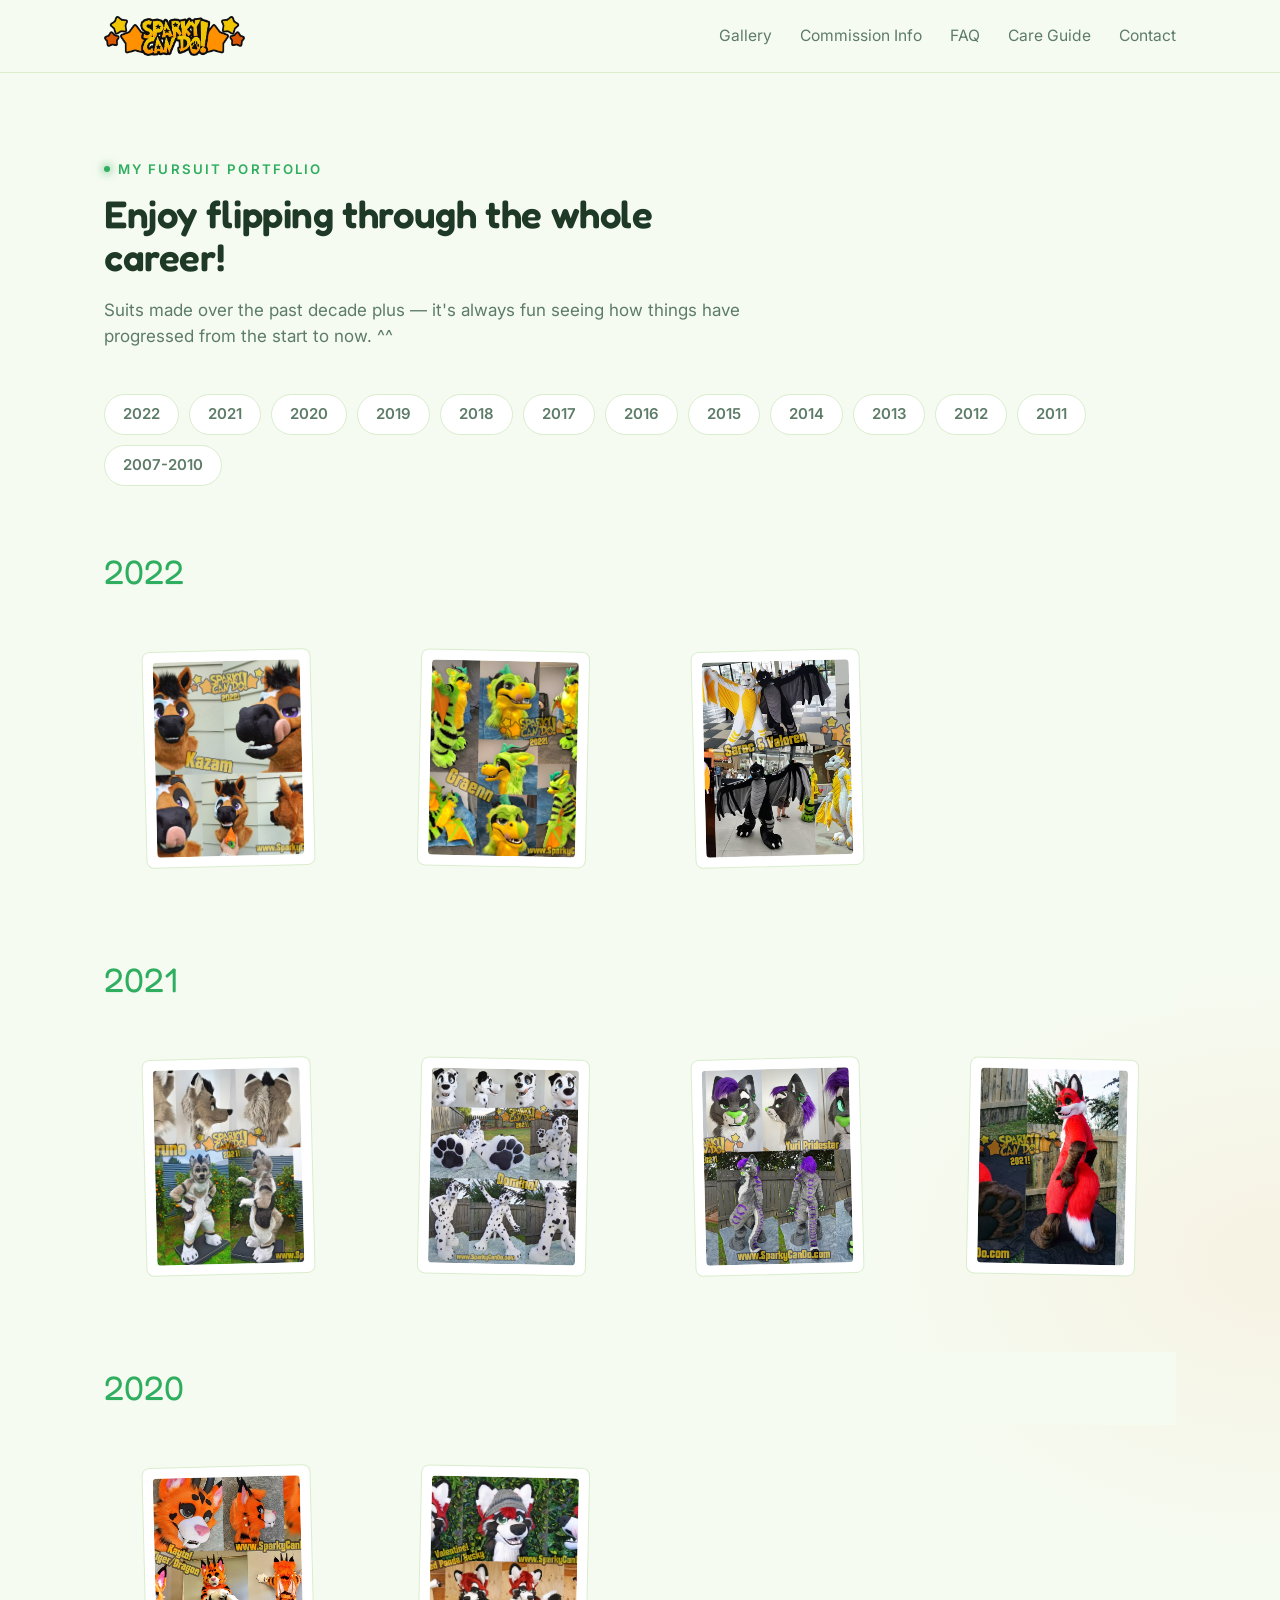
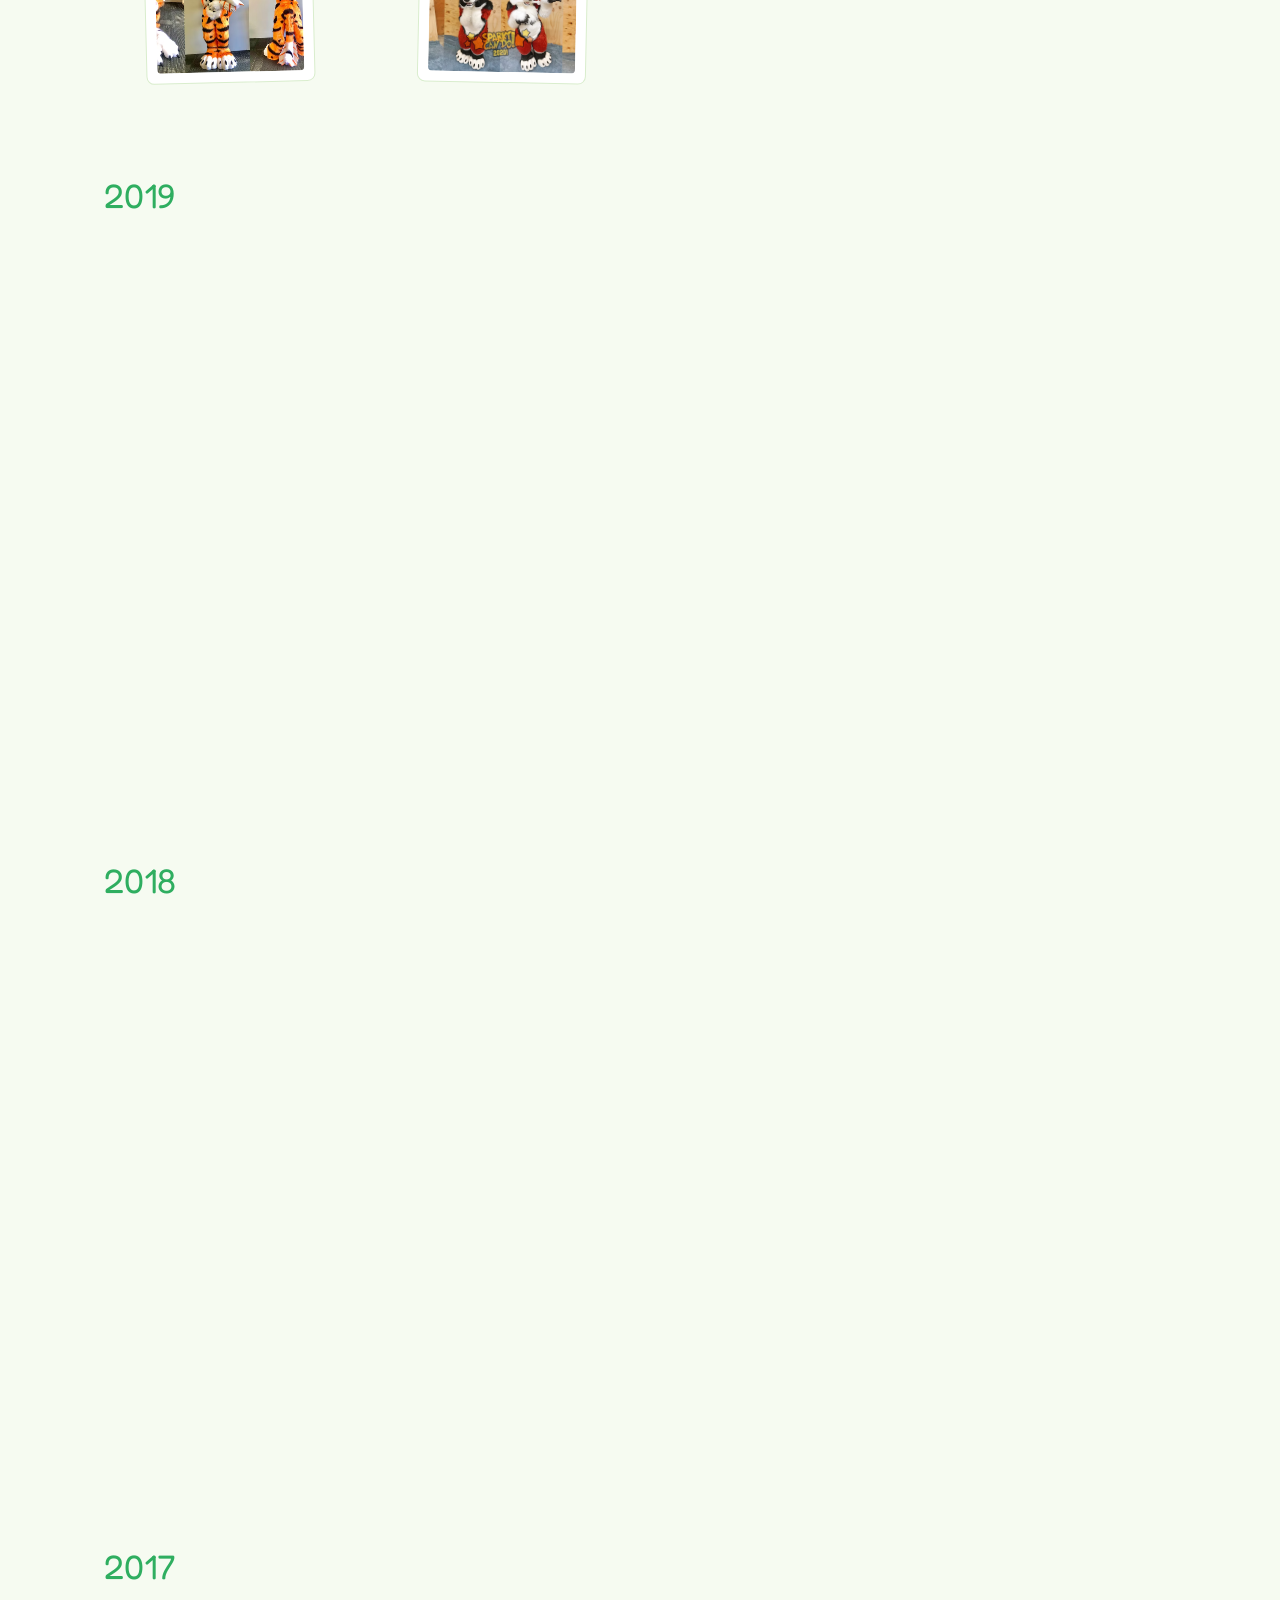
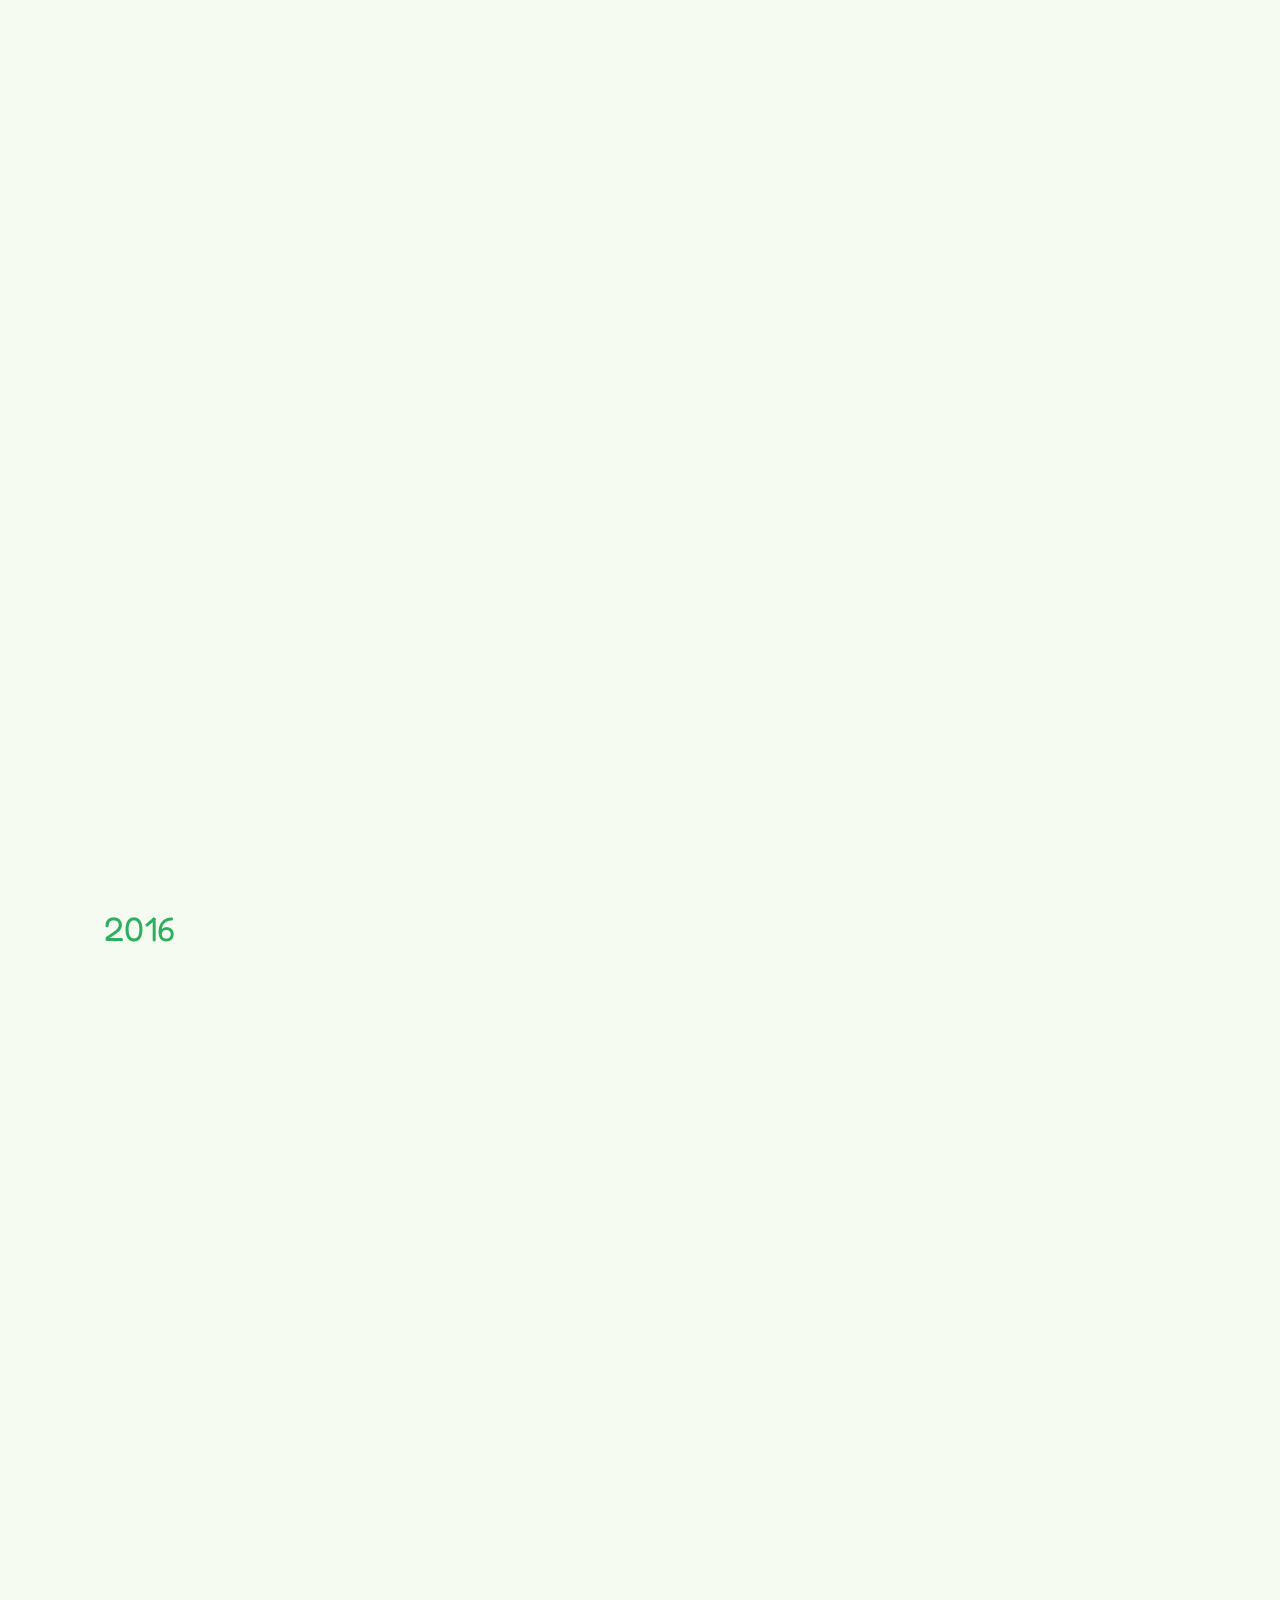
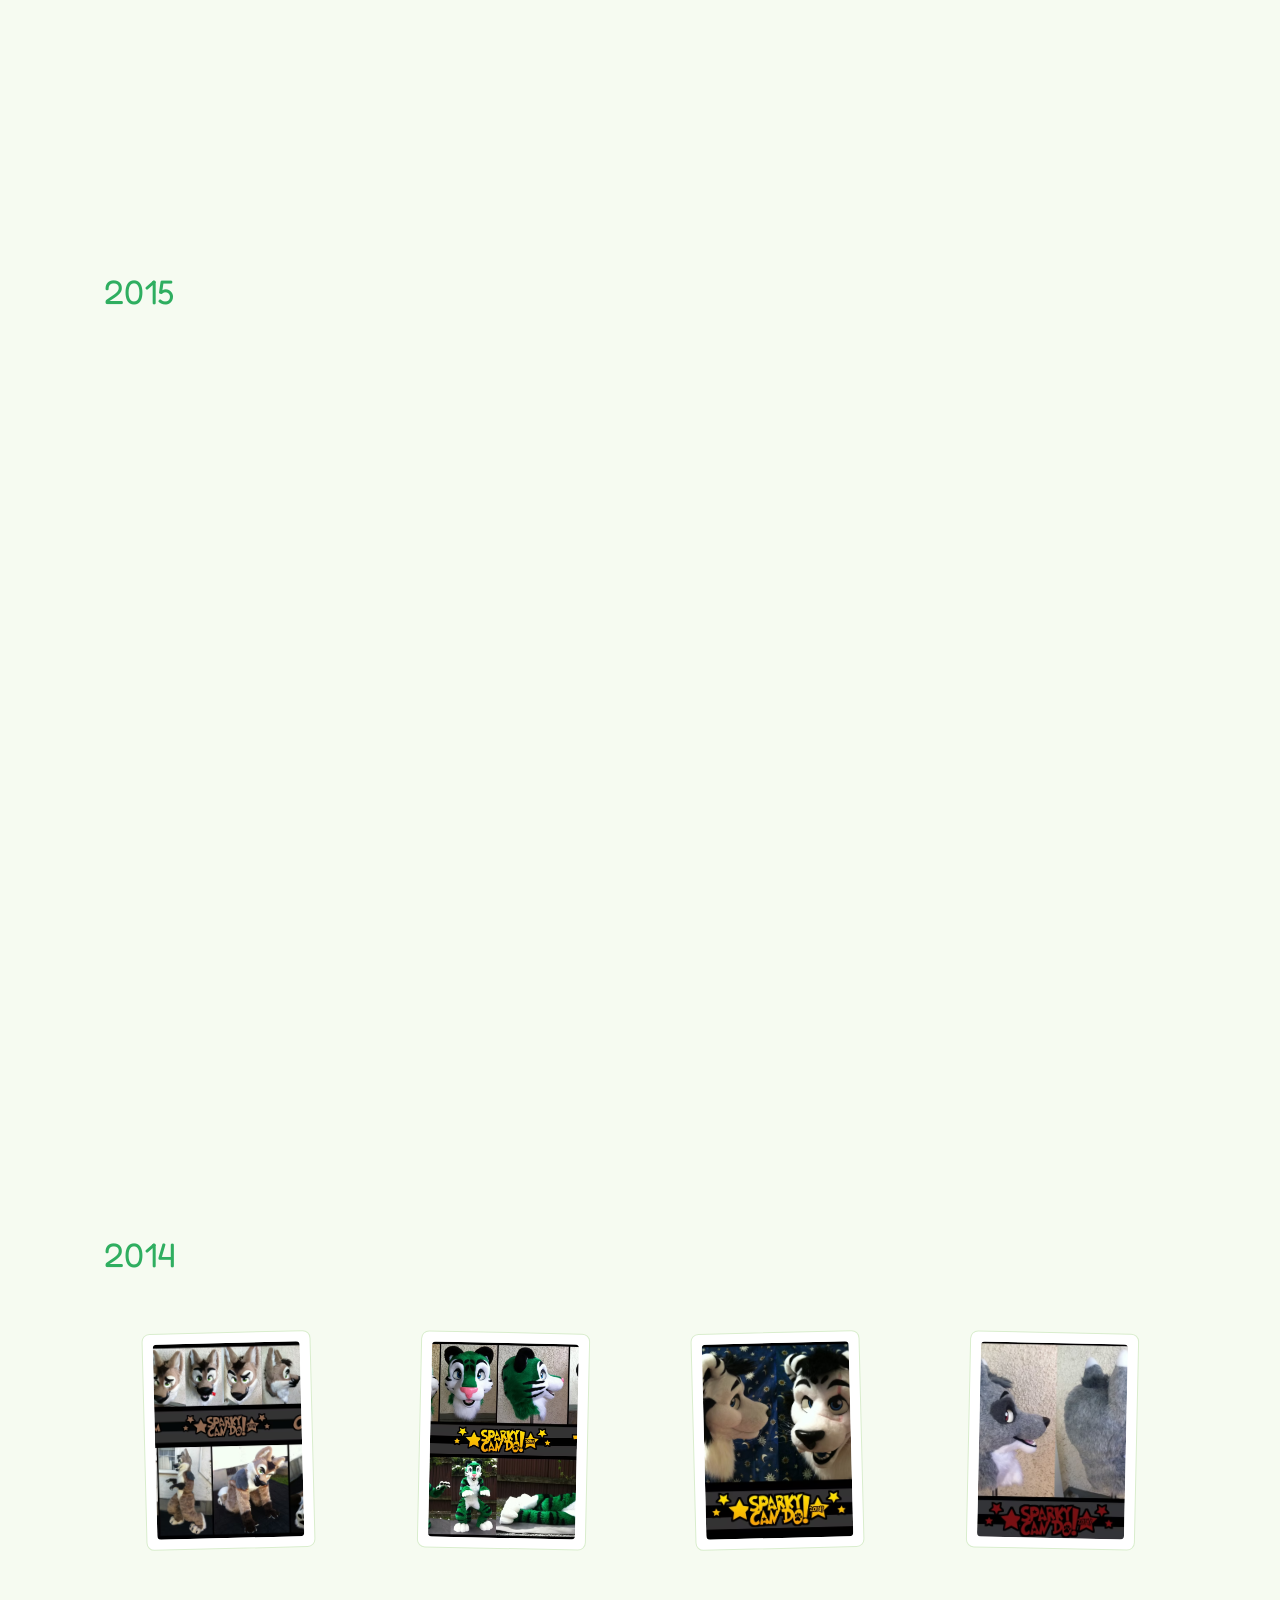
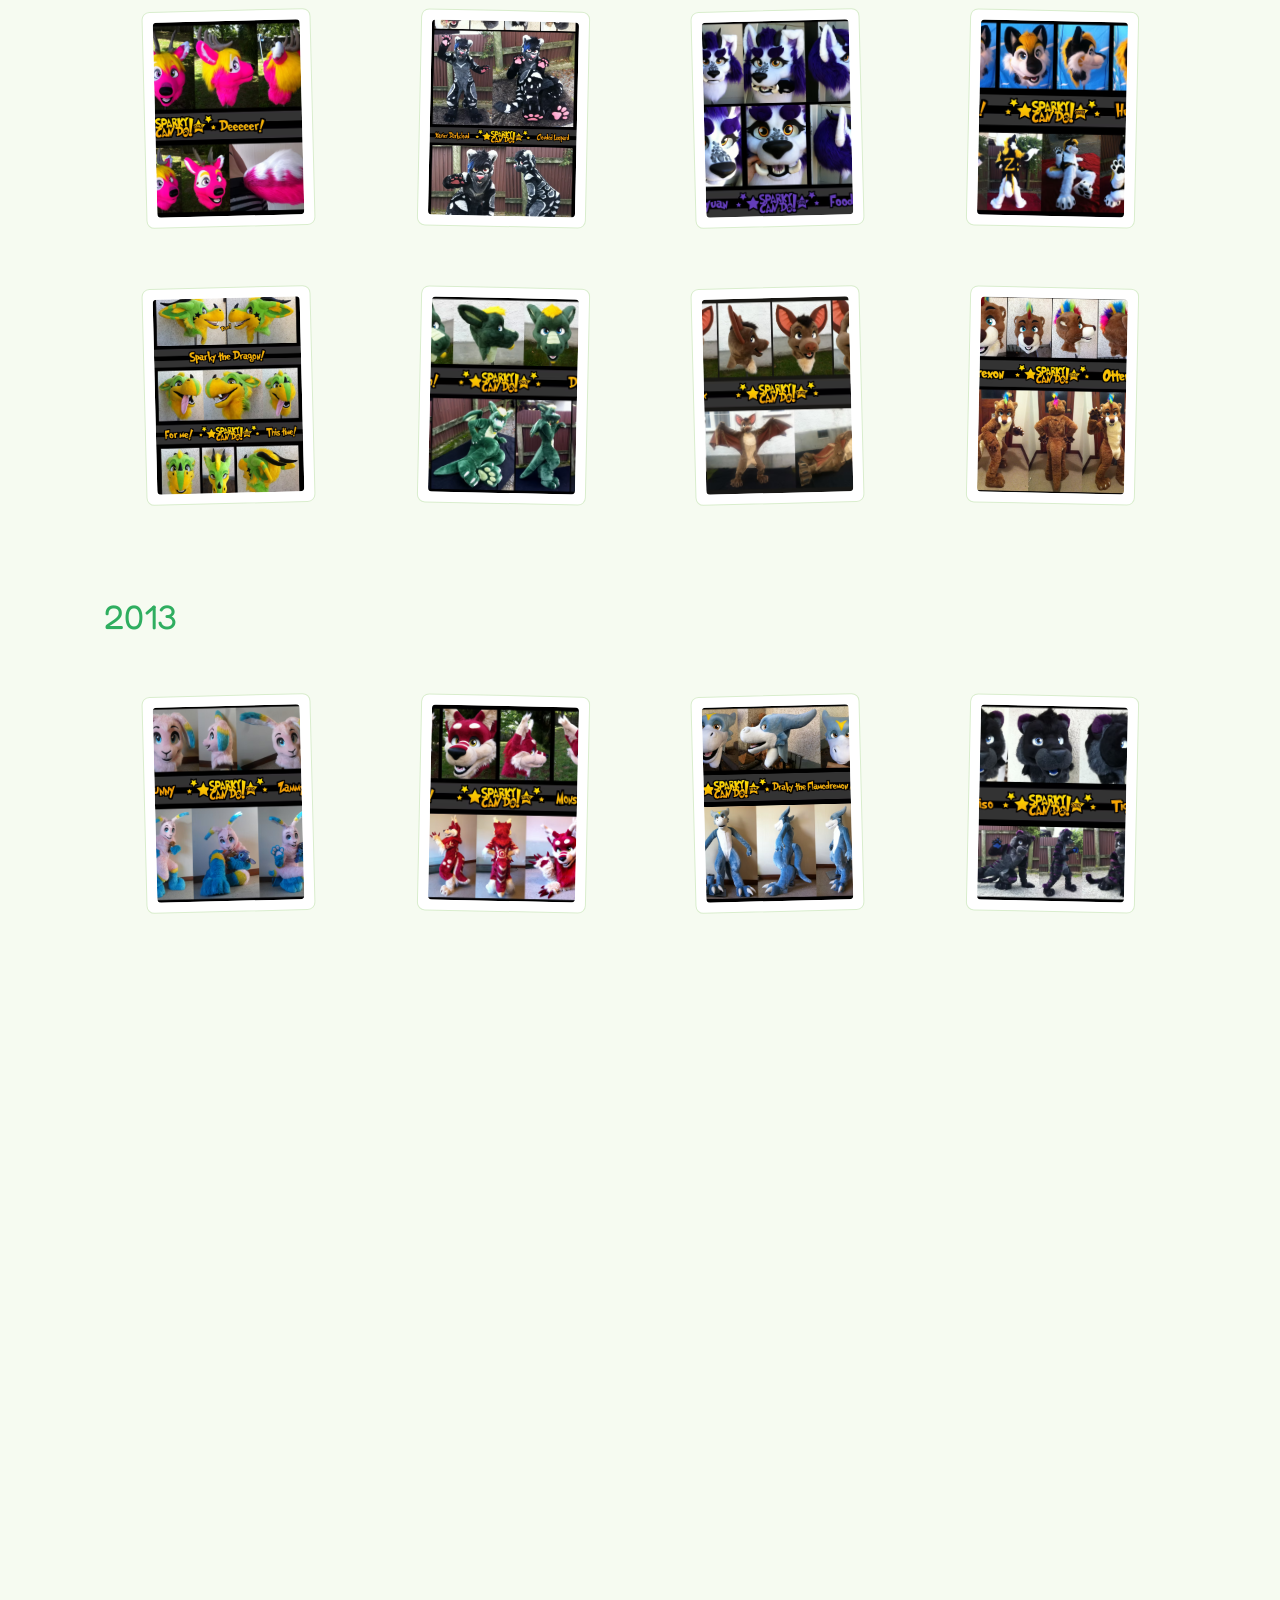
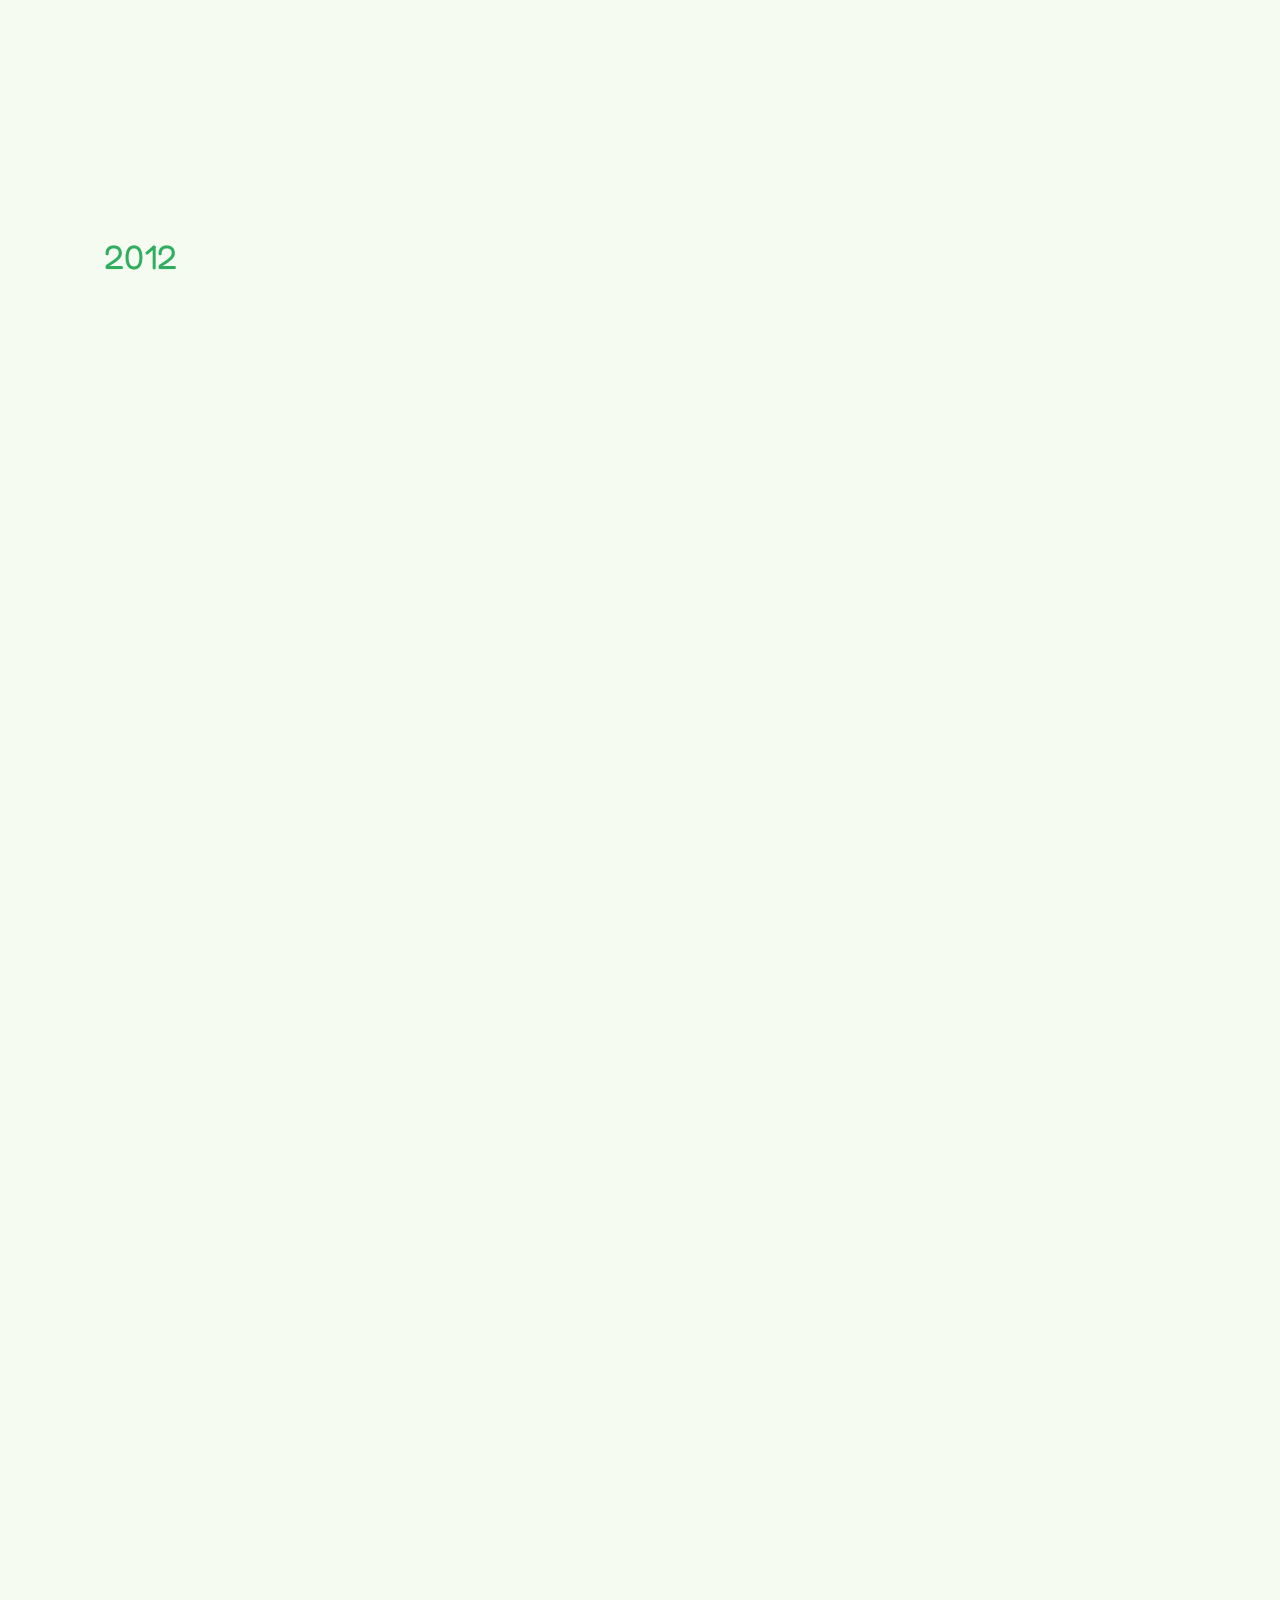
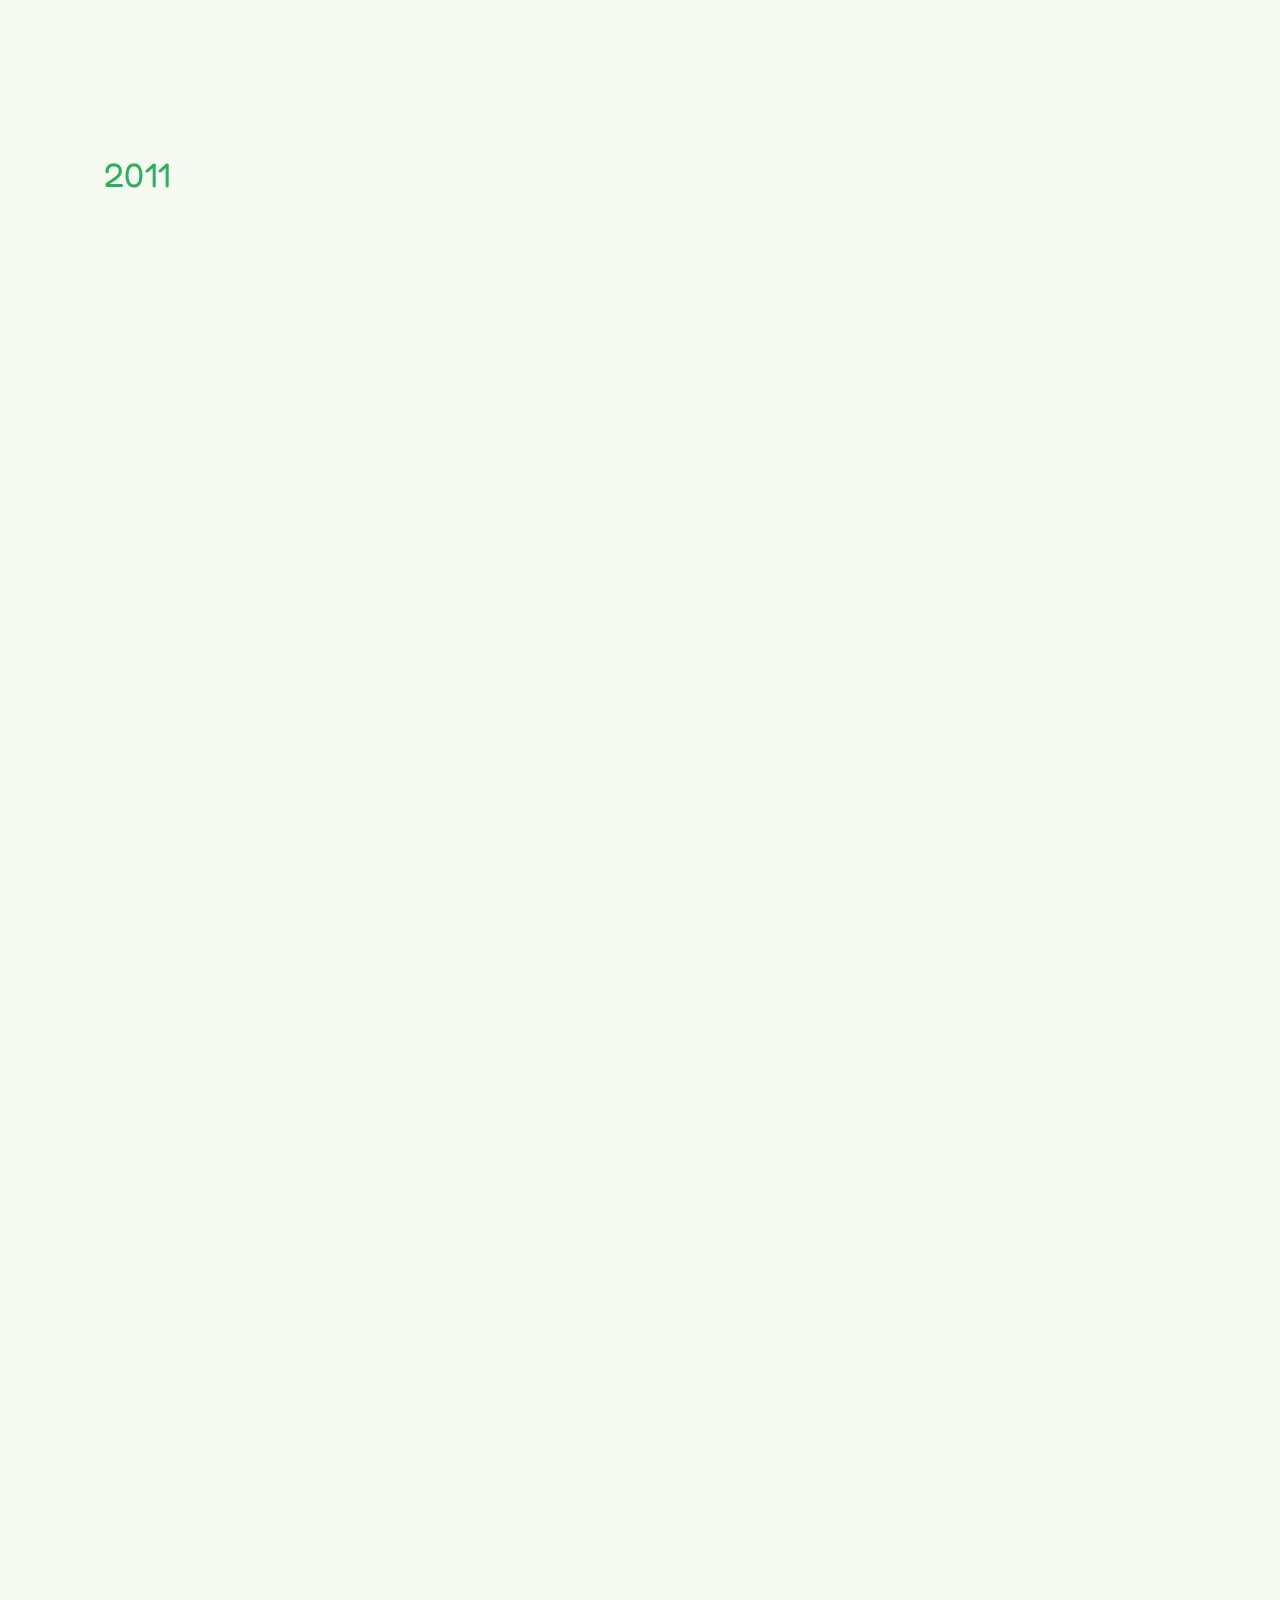
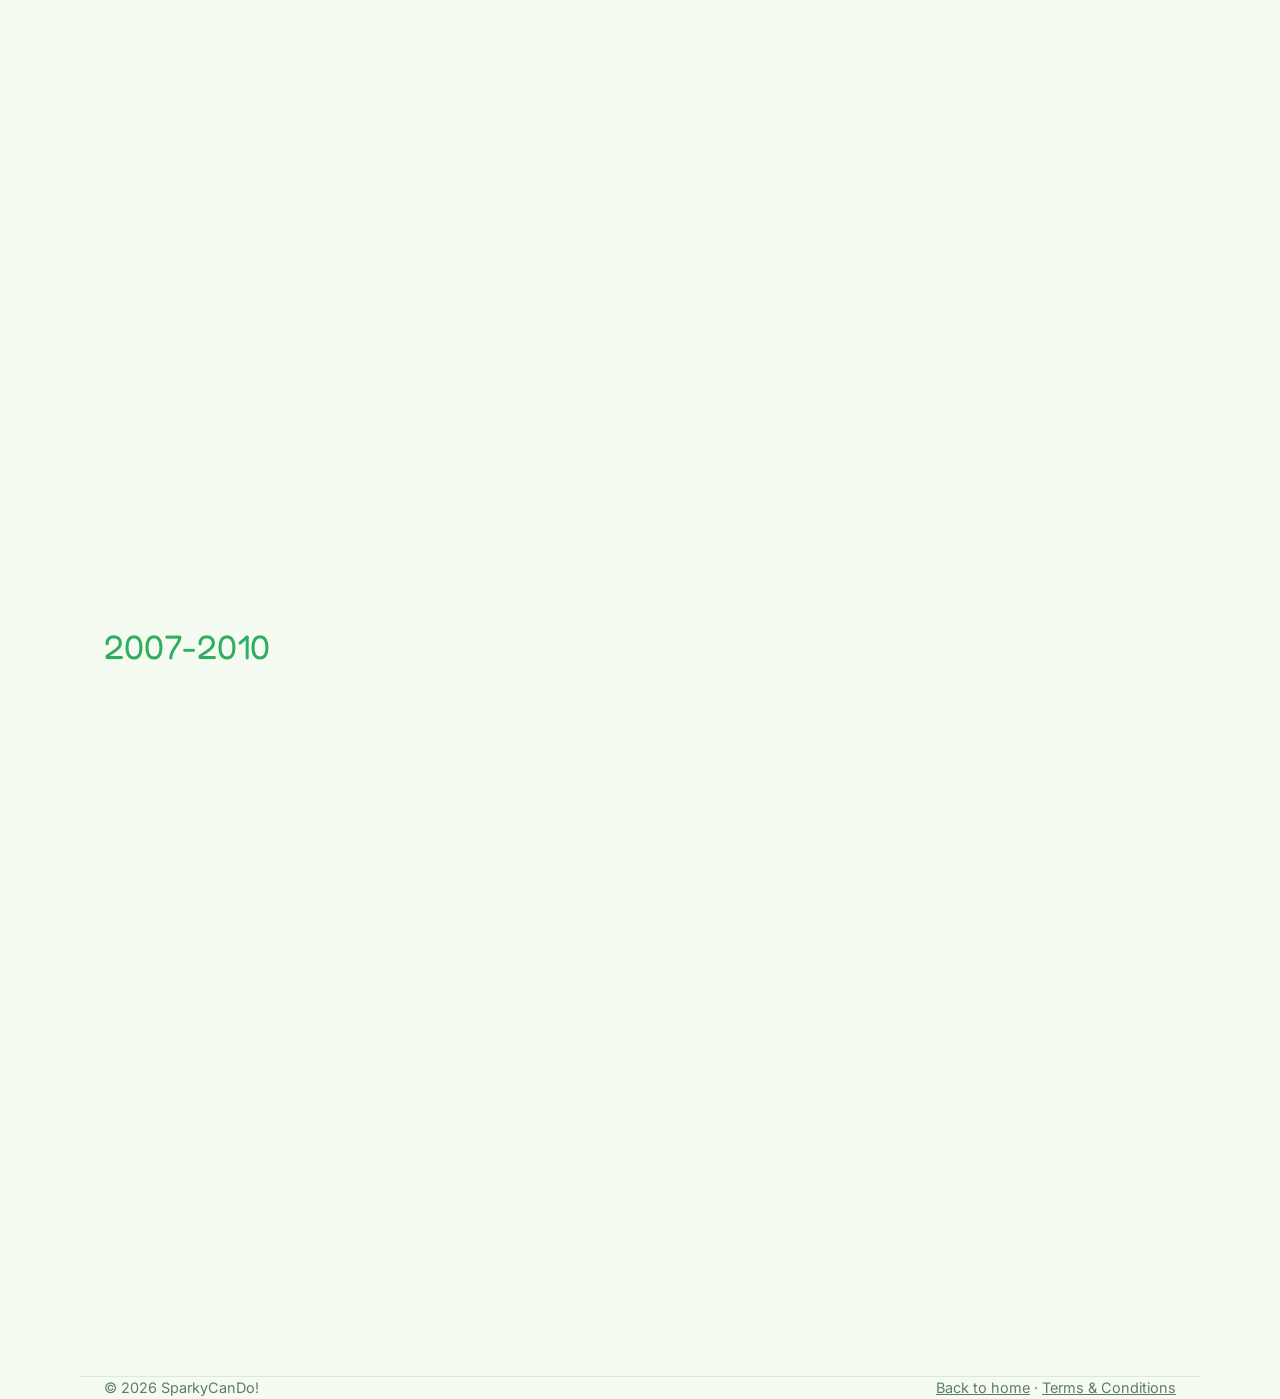
==== commit 0b55f65d: "gogo" ====
--- a/gallery.html
+++ b/gallery.html
@@ -64,17 +64,14 @@
                         <figure class="swatch reveal">
                             <img src="assets/gallery/2022/Collage%20Done%20%281%29.avif"
                                 alt="SparkyCanDo fursuit commission photo, 2022" loading="lazy" />
-                            <figcaption>Commission photo</figcaption>
                         </figure>
                         <figure class="swatch reveal">
                             <img src="assets/gallery/2022/Collage%20Done.avif"
                                 alt="SparkyCanDo fursuit commission photo, 2022" loading="lazy" />
-                            <figcaption>Commission photo 2</figcaption>
                         </figure>
                         <figure class="swatch reveal">
                             <img src="assets/gallery/2022/Dragons%20Collage%20Done.avif"
                                 alt="SparkyCanDo fursuit — Dragons, 2022" loading="lazy" />
-                            <figcaption>Dragons</figcaption>
                         </figure>
                     </div>
                 </div>
@@ -87,22 +84,18 @@
                         <figure class="swatch reveal">
                             <img src="assets/gallery/2021/Bruno%20Collage%20Done.avif"
                                 alt="SparkyCanDo fursuit — Bruno, 2021" loading="lazy" />
-                            <figcaption>Bruno</figcaption>
                         </figure>
                         <figure class="swatch reveal">
                             <img src="assets/gallery/2021/Collage%20Done%20%281%29.avif"
                                 alt="SparkyCanDo fursuit commission photo, 2021" loading="lazy" />
-                            <figcaption>Commission photo</figcaption>
                         </figure>
                         <figure class="swatch reveal">
                             <img src="assets/gallery/2021/Collage%20Done.avif"
                                 alt="SparkyCanDo fursuit commission photo, 2021" loading="lazy" />
-                            <figcaption>Commission photo 2</figcaption>
                         </figure>
                         <figure class="swatch reveal">
                             <img src="assets/gallery/2021/Xavier%20Fox%20Collage.avif"
                                 alt="SparkyCanDo fursuit — Xavier Fox, 2021" loading="lazy" />
-                            <figcaption>Xavier Fox</figcaption>
                         </figure>
                     </div>
                 </div>
@@ -115,12 +108,10 @@
                         <figure class="swatch reveal">
                             <img src="assets/gallery/2020/Done%20Collage.avif"
                                 alt="SparkyCanDo fursuit commission photo, 2020" loading="lazy" />
-                            <figcaption>Commission photo</figcaption>
                         </figure>
                         <figure class="swatch reveal">
                             <img src="assets/gallery/2020/Done.avif" alt="SparkyCanDo fursuit commission photo, 2020"
                                 loading="lazy" />
-                            <figcaption>Commission photo 2</figcaption>
                         </figure>
                     </div>
                 </div>
@@ -133,42 +124,34 @@
                         <figure class="swatch reveal">
                             <img src="assets/gallery/2019/Bodys%20Small.avif" alt="SparkyCanDo fursuit — Bodys, 2019"
                                 loading="lazy" />
-                            <figcaption>Bodys</figcaption>
                         </figure>
                         <figure class="swatch reveal">
                             <img src="assets/gallery/2019/Crimson%20Done.avif" alt="SparkyCanDo fursuit — Crimson, 2019"
                                 loading="lazy" />
-                            <figcaption>Crimson</figcaption>
                         </figure>
                         <figure class="swatch reveal">
                             <img src="assets/gallery/2019/Done.avif" alt="SparkyCanDo fursuit commission photo, 2019"
                                 loading="lazy" />
-                            <figcaption>Commission photo</figcaption>
                         </figure>
                         <figure class="swatch reveal">
                             <img src="assets/gallery/2019/Drei%20Done.avif" alt="SparkyCanDo fursuit — Drei, 2019"
                                 loading="lazy" />
-                            <figcaption>Drei</figcaption>
                         </figure>
                         <figure class="swatch reveal">
                             <img src="assets/gallery/2019/Fox%20Done.avif" alt="SparkyCanDo fursuit — Fox, 2019"
                                 loading="lazy" />
-                            <figcaption>Fox</figcaption>
                         </figure>
                         <figure class="swatch reveal">
                             <img src="assets/gallery/2019/Remote%20Done.avif" alt="SparkyCanDo fursuit — Remote, 2019"
                                 loading="lazy" />
-                            <figcaption>Remote</figcaption>
                         </figure>
                         <figure class="swatch reveal">
                             <img src="assets/gallery/2019/Spotty%20Boy.avif"
                                 alt="SparkyCanDo fursuit — Spotty Boy, 2019" loading="lazy" />
-                            <figcaption>Spotty Boy</figcaption>
                         </figure>
                         <figure class="swatch reveal">
                             <img src="assets/gallery/2019/WAD%20Done.avif" alt="SparkyCanDo fursuit — WAD, 2019"
                                 loading="lazy" />
-                            <figcaption>WAD</figcaption>
                         </figure>
                     </div>
                 </div>
@@ -181,42 +164,34 @@
                         <figure class="swatch reveal">
                             <img src="assets/gallery/2018/Body%20Collage.avif" alt="SparkyCanDo fursuit — Body, 2018"
                                 loading="lazy" />
-                            <figcaption>Body</figcaption>
                         </figure>
                         <figure class="swatch reveal">
                             <img src="assets/gallery/2018/Collage%20DoneSmall.avif"
                                 alt="SparkyCanDo fursuit — DoneSmall, 2018" loading="lazy" />
-                            <figcaption>DoneSmall</figcaption>
                         </figure>
                         <figure class="swatch reveal">
                             <img src="assets/gallery/2018/Done.avif" alt="SparkyCanDo fursuit commission photo, 2018"
                                 loading="lazy" />
-                            <figcaption>Commission photo</figcaption>
                         </figure>
                         <figure class="swatch reveal">
                             <img src="assets/gallery/2018/Finished.avif" alt="SparkyCanDo fursuit — Finished, 2018"
                                 loading="lazy" />
-                            <figcaption>Finished</figcaption>
                         </figure>
                         <figure class="swatch reveal">
                             <img src="assets/gallery/2018/Head%20Collage%20Small.avif"
                                 alt="SparkyCanDo fursuit — Head, 2018" loading="lazy" />
-                            <figcaption>Head</figcaption>
                         </figure>
                         <figure class="swatch reveal">
                             <img src="assets/gallery/2018/Keiko%20Small.avif" alt="SparkyCanDo fursuit — Keiko, 2018"
                                 loading="lazy" />
-                            <figcaption>Keiko</figcaption>
                         </figure>
                         <figure class="swatch reveal">
                             <img src="assets/gallery/2018/Luminix%20Collage%20Finished.avif"
                                 alt="SparkyCanDo fursuit — Luminix Finished, 2018" loading="lazy" />
-                            <figcaption>Luminix Finished</figcaption>
                         </figure>
                         <figure class="swatch reveal">
                             <img src="assets/gallery/2018/Zhar%20Collage.avif" alt="SparkyCanDo fursuit — Zhar, 2018"
                                 loading="lazy" />
-                            <figcaption>Zhar</figcaption>
                         </figure>
                     </div>
                 </div>
@@ -229,47 +204,38 @@
                         <figure class="swatch reveal">
                             <img src="assets/gallery/2017/Collage%20S.avif"
                                 alt="SparkyCanDo fursuit commission photo, 2017" loading="lazy" />
-                            <figcaption>Commission photo</figcaption>
                         </figure>
                         <figure class="swatch reveal">
                             <img src="assets/gallery/2017/Collage.avif" alt="SparkyCanDo fursuit commission photo, 2017"
                                 loading="lazy" />
-                            <figcaption>Commission photo 2</figcaption>
                         </figure>
                         <figure class="swatch reveal">
                             <img src="assets/gallery/2017/Done%20S.avif"
                                 alt="SparkyCanDo fursuit commission photo, 2017" loading="lazy" />
-                            <figcaption>Commission photo 3</figcaption>
                         </figure>
                         <figure class="swatch reveal">
                             <img src="assets/gallery/2017/Done.avif" alt="SparkyCanDo fursuit commission photo, 2017"
                                 loading="lazy" />
-                            <figcaption>Commission photo 4</figcaption>
                         </figure>
                         <figure class="swatch reveal">
                             <img src="assets/gallery/2017/DoneDone.avif"
                                 alt="SparkyCanDo fursuit commission photo, 2017" loading="lazy" />
-                            <figcaption>Commission photo 5</figcaption>
                         </figure>
                         <figure class="swatch reveal">
                             <img src="assets/gallery/2017/Donesmaller.avif"
                                 alt="SparkyCanDo fursuit — Donesmaller, 2017" loading="lazy" />
-                            <figcaption>Donesmaller</figcaption>
                         </figure>
                         <figure class="swatch reveal">
                             <img src="assets/gallery/2017/Finished%20Fox.avif"
                                 alt="SparkyCanDo fursuit — Finished Fox, 2017" loading="lazy" />
-                            <figcaption>Finished Fox</figcaption>
                         </figure>
                         <figure class="swatch reveal">
                             <img src="assets/gallery/2017/Finished%20smaller.avif"
                                 alt="SparkyCanDo fursuit — Finished, 2017" loading="lazy" />
-                            <figcaption>Finished</figcaption>
                         </figure>
                         <figure class="swatch reveal">
                             <img src="assets/gallery/2017/FinishedS.avif" alt="SparkyCanDo fursuit — FinishedS, 2017"
                                 loading="lazy" />
-                            <figcaption>FinishedS</figcaption>
                         </figure>
                     </div>
                 </div>
@@ -282,47 +248,38 @@
                         <figure class="swatch reveal">
                             <img src="assets/gallery/2016/Done%20%281%29.avif"
                                 alt="SparkyCanDo fursuit commission photo, 2016" loading="lazy" />
-                            <figcaption>Commission photo</figcaption>
                         </figure>
                         <figure class="swatch reveal">
                             <img src="assets/gallery/2016/Done%20%282%29.avif"
                                 alt="SparkyCanDo fursuit commission photo, 2016" loading="lazy" />
-                            <figcaption>Commission photo 2</figcaption>
                         </figure>
                         <figure class="swatch reveal">
                             <img src="assets/gallery/2016/Done%20%284%29.avif"
                                 alt="SparkyCanDo fursuit commission photo, 2016" loading="lazy" />
-                            <figcaption>Commission photo 3</figcaption>
                         </figure>
                         <figure class="swatch reveal">
                             <img src="assets/gallery/2016/Done%20%285%29.avif"
                                 alt="SparkyCanDo fursuit commission photo, 2016" loading="lazy" />
-                            <figcaption>Commission photo 4</figcaption>
                         </figure>
                         <figure class="swatch reveal">
                             <img src="assets/gallery/2016/Done.avif" alt="SparkyCanDo fursuit commission photo, 2016"
                                 loading="lazy" />
-                            <figcaption>Commission photo 5</figcaption>
                         </figure>
                         <figure class="swatch reveal">
                             <img src="assets/gallery/2016/DoneDone.avif"
                                 alt="SparkyCanDo fursuit commission photo, 2016" loading="lazy" />
-                            <figcaption>Commission photo 6</figcaption>
                         </figure>
                         <figure class="swatch reveal">
                             <img src="assets/gallery/2016/Finished%20Main.avif"
                                 alt="SparkyCanDo fursuit — Finished Main, 2016" loading="lazy" />
-                            <figcaption>Finished Main</figcaption>
                         </figure>
                         <figure class="swatch reveal">
                             <img src="assets/gallery/2016/Hyena%20DoneDone.avif" alt="SparkyCanDo fursuit — Hyena, 2016"
                                 loading="lazy" />
-                            <figcaption>Hyena</figcaption>
                         </figure>
                         <figure class="swatch reveal">
                             <img src="assets/gallery/2016/done%20%283%29.avif"
                                 alt="SparkyCanDo fursuit commission photo, 2016" loading="lazy" />
-                            <figcaption>Commission photo 7</figcaption>
                         </figure>
                     </div>
                 </div>
@@ -335,47 +292,38 @@
                         <figure class="swatch reveal">
                             <img src="assets/gallery/2015/Done%20%281%29.avif"
                                 alt="SparkyCanDo fursuit commission photo, 2015" loading="lazy" />
-                            <figcaption>Commission photo</figcaption>
                         </figure>
                         <figure class="swatch reveal">
                             <img src="assets/gallery/2015/Done%20%282%29.avif"
                                 alt="SparkyCanDo fursuit commission photo, 2015" loading="lazy" />
-                            <figcaption>Commission photo 2</figcaption>
                         </figure>
                         <figure class="swatch reveal">
                             <img src="assets/gallery/2015/Done%20%283%29.avif"
                                 alt="SparkyCanDo fursuit commission photo, 2015" loading="lazy" />
-                            <figcaption>Commission photo 3</figcaption>
                         </figure>
                         <figure class="swatch reveal">
                             <img src="assets/gallery/2015/Done%20Ready.avif"
                                 alt="SparkyCanDo fursuit commission photo, 2015" loading="lazy" />
-                            <figcaption>Commission photo 4</figcaption>
                         </figure>
                         <figure class="swatch reveal">
                             <img src="assets/gallery/2015/Done%21.avif" alt="SparkyCanDo fursuit commission photo, 2015"
                                 loading="lazy" />
-                            <figcaption>Commission photo 5</figcaption>
                         </figure>
                         <figure class="swatch reveal">
                             <img src="assets/gallery/2015/Done.avif" alt="SparkyCanDo fursuit commission photo, 2015"
                                 loading="lazy" />
-                            <figcaption>Commission photo 6</figcaption>
                         </figure>
                         <figure class="swatch reveal">
                             <img src="assets/gallery/2015/DoneS%20%281%29.avif"
                                 alt="SparkyCanDo fursuit commission photo, 2015" loading="lazy" />
-                            <figcaption>Commission photo 7</figcaption>
                         </figure>
                         <figure class="swatch reveal">
                             <img src="assets/gallery/2015/DoneS.avif" alt="SparkyCanDo fursuit commission photo, 2015"
                                 loading="lazy" />
-                            <figcaption>Commission photo 8</figcaption>
                         </figure>
                         <figure class="swatch reveal">
                             <img src="assets/gallery/2015/One.avif" alt="SparkyCanDo fursuit commission photo, 2015"
                                 loading="lazy" />
-                            <figcaption>Commission photo 9</figcaption>
                         </figure>
                     </div>
                 </div>
@@ -388,62 +336,50 @@
                         <figure class="swatch reveal">
                             <img src="assets/gallery/2014/Done%20%282%29.avif"
                                 alt="SparkyCanDo fursuit commission photo, 2014" loading="lazy" />
-                            <figcaption>Commission photo</figcaption>
                         </figure>
                         <figure class="swatch reveal">
                             <img src="assets/gallery/2014/Done%20%283%29.avif"
                                 alt="SparkyCanDo fursuit commission photo, 2014" loading="lazy" />
-                            <figcaption>Commission photo 2</figcaption>
                         </figure>
                         <figure class="swatch reveal">
                             <img src="assets/gallery/2014/Done%20%284%29.avif"
                                 alt="SparkyCanDo fursuit commission photo, 2014" loading="lazy" />
-                            <figcaption>Commission photo 3</figcaption>
                         </figure>
                         <figure class="swatch reveal">
                             <img src="assets/gallery/2014/Done%20%285%29.avif"
                                 alt="SparkyCanDo fursuit commission photo, 2014" loading="lazy" />
-                            <figcaption>Commission photo 4</figcaption>
                         </figure>
                         <figure class="swatch reveal">
                             <img src="assets/gallery/2014/Done%20%287%29.avif"
                                 alt="SparkyCanDo fursuit commission photo, 2014" loading="lazy" />
-                            <figcaption>Commission photo 5</figcaption>
                         </figure>
                         <figure class="swatch reveal">
                             <img src="assets/gallery/2014/Done%20%288%29.avif"
                                 alt="SparkyCanDo fursuit commission photo, 2014" loading="lazy" />
-                            <figcaption>Commission photo 6</figcaption>
                         </figure>
                         <figure class="swatch reveal">
                             <img src="assets/gallery/2014/Done%20Head.avif" alt="SparkyCanDo fursuit — Head, 2014"
                                 loading="lazy" />
-                            <figcaption>Head</figcaption>
                         </figure>
                         <figure class="swatch reveal">
                             <img src="assets/gallery/2014/Done.avif" alt="SparkyCanDo fursuit commission photo, 2014"
                                 loading="lazy" />
-                            <figcaption>Commission photo 7</figcaption>
                         </figure>
                         <figure class="swatch reveal">
                             <img src="assets/gallery/2014/DoneDone.avif"
                                 alt="SparkyCanDo fursuit commission photo, 2014" loading="lazy" />
-                            <figcaption>Commission photo 8</figcaption>
                         </figure>
                         <figure class="swatch reveal">
                             <img src="assets/gallery/2014/DoneS.avif" alt="SparkyCanDo fursuit commission photo, 2014"
                                 loading="lazy" />
-                            <figcaption>Commission photo 9</figcaption>
                         </figure>
                         <figure class="swatch reveal">
                             <img src="assets/gallery/2014/done%20%281%29.avif"
                                 alt="SparkyCanDo fursuit commission photo, 2014" loading="lazy" />
-                            <figcaption>Commission photo 10</figcaption>
                         </figure>
                         <figure class="swatch reveal">
                             <img src="assets/gallery/2014/done%20%286%29.avif"
                                 alt="SparkyCanDo fursuit commission photo, 2014" loading="lazy" />
-                            <figcaption>Commission photo 11</figcaption>
                         </figure>
                     </div>
                 </div>
@@ -456,82 +392,66 @@
                         <figure class="swatch reveal">
                             <img src="assets/gallery/2013/Done%20%281%29.avif"
                                 alt="SparkyCanDo fursuit commission photo, 2013" loading="lazy" />
-                            <figcaption>Commission photo</figcaption>
                         </figure>
                         <figure class="swatch reveal">
                             <img src="assets/gallery/2013/Done%20%2814%29.avif"
                                 alt="SparkyCanDo fursuit commission photo, 2013" loading="lazy" />
-                            <figcaption>Commission photo 2</figcaption>
                         </figure>
                         <figure class="swatch reveal">
                             <img src="assets/gallery/2013/Done%20%285%29.avif"
                                 alt="SparkyCanDo fursuit commission photo, 2013" loading="lazy" />
-                            <figcaption>Commission photo 3</figcaption>
                         </figure>
                         <figure class="swatch reveal">
                             <img src="assets/gallery/2013/Done%20%286%29.avif"
                                 alt="SparkyCanDo fursuit commission photo, 2013" loading="lazy" />
-                            <figcaption>Commission photo 4</figcaption>
                         </figure>
                         <figure class="swatch reveal">
                             <img src="assets/gallery/2013/Done.avif" alt="SparkyCanDo fursuit commission photo, 2013"
                                 loading="lazy" />
-                            <figcaption>Commission photo 5</figcaption>
                         </figure>
                         <figure class="swatch reveal">
                             <img src="assets/gallery/2013/DoneS%20%282%29.avif"
                                 alt="SparkyCanDo fursuit commission photo, 2013" loading="lazy" />
-                            <figcaption>Commission photo 6</figcaption>
                         </figure>
                         <figure class="swatch reveal">
                             <img src="assets/gallery/2013/DoneS%20%283%29.avif"
                                 alt="SparkyCanDo fursuit commission photo, 2013" loading="lazy" />
-                            <figcaption>Commission photo 7</figcaption>
                         </figure>
                         <figure class="swatch reveal">
                             <img src="assets/gallery/2013/Mr%20BearS.avif" alt="SparkyCanDo fursuit — Mr BearS, 2013"
                                 loading="lazy" />
-                            <figcaption>Mr BearS</figcaption>
                         </figure>
                         <figure class="swatch reveal">
                             <img src="assets/gallery/2013/all.avif" alt="SparkyCanDo fursuit commission photo, 2013"
                                 loading="lazy" />
-                            <figcaption>Commission photo 8</figcaption>
                         </figure>
                         <figure class="swatch reveal">
                             <img src="assets/gallery/2013/done%20%282%29.avif"
                                 alt="SparkyCanDo fursuit commission photo, 2013" loading="lazy" />
-                            <figcaption>Commission photo 9</figcaption>
                         </figure>
                         <figure class="swatch reveal">
                             <img src="assets/gallery/2013/done%20%283%29.avif"
                                 alt="SparkyCanDo fursuit commission photo, 2013" loading="lazy" />
-                            <figcaption>Commission photo 10</figcaption>
                         </figure>
                         <figure class="swatch reveal">
                             <img src="assets/gallery/2013/done%20%284%29.avif"
                                 alt="SparkyCanDo fursuit commission photo, 2013" loading="lazy" />
-                            <figcaption>Commission photo 11</figcaption>
                         </figure>
                         <figure class="swatch reveal">
                             <img src="assets/gallery/2013/done%20%287%29.avif"
                                 alt="SparkyCanDo fursuit commission photo, 2013" loading="lazy" />
-                            <figcaption>Commission photo 12</figcaption>
                         </figure>
                         <figure class="swatch reveal">
                             <img src="assets/gallery/2013/doneS%20%281%29.avif"
                                 alt="SparkyCanDo fursuit commission photo, 2013" loading="lazy" />
-                            <figcaption>Commission photo 13</figcaption>
                         </figure>
                         <figure class="swatch reveal">
                             <img src="assets/gallery/2013/doneS%20%284%29.avif"
                                 alt="SparkyCanDo fursuit commission photo, 2013" loading="lazy" />
-                            <figcaption>Commission photo 14</figcaption>
                         </figure>
                         <figure class="swatch reveal">
                             <img src="assets/gallery/2013/doneS.avif" alt="SparkyCanDo fursuit commission photo, 2013"
                                 loading="lazy" />
-                            <figcaption>Commission photo 15</figcaption>
                         </figure>
                     </div>
                 </div>
@@ -544,97 +464,78 @@
                         <figure class="swatch reveal">
                             <img src="assets/gallery/2012/Done%20%281%29.avif"
                                 alt="SparkyCanDo fursuit commission photo, 2012" loading="lazy" />
-                            <figcaption>Commission photo</figcaption>
                         </figure>
                         <figure class="swatch reveal">
                             <img src="assets/gallery/2012/Done%20%2810%29.avif"
                                 alt="SparkyCanDo fursuit commission photo, 2012" loading="lazy" />
-                            <figcaption>Commission photo 2</figcaption>
                         </figure>
                         <figure class="swatch reveal">
                             <img src="assets/gallery/2012/Done%20%2813%29.avif"
                                 alt="SparkyCanDo fursuit commission photo, 2012" loading="lazy" />
-                            <figcaption>Commission photo 3</figcaption>
                         </figure>
                         <figure class="swatch reveal">
                             <img src="assets/gallery/2012/Done%20%282%29.avif"
                                 alt="SparkyCanDo fursuit commission photo, 2012" loading="lazy" />
-                            <figcaption>Commission photo 4</figcaption>
                         </figure>
                         <figure class="swatch reveal">
                             <img src="assets/gallery/2012/Done%20%285%29.avif"
                                 alt="SparkyCanDo fursuit commission photo, 2012" loading="lazy" />
-                            <figcaption>Commission photo 5</figcaption>
                         </figure>
                         <figure class="swatch reveal">
                             <img src="assets/gallery/2012/Done%20%287%29.avif"
                                 alt="SparkyCanDo fursuit commission photo, 2012" loading="lazy" />
-                            <figcaption>Commission photo 6</figcaption>
                         </figure>
                         <figure class="swatch reveal">
                             <img src="assets/gallery/2012/Done%20%288%29.avif"
                                 alt="SparkyCanDo fursuit commission photo, 2012" loading="lazy" />
-                            <figcaption>Commission photo 7</figcaption>
                         </figure>
                         <figure class="swatch reveal">
                             <img src="assets/gallery/2012/Done.avif" alt="SparkyCanDo fursuit commission photo, 2012"
                                 loading="lazy" />
-                            <figcaption>Commission photo 8</figcaption>
                         </figure>
                         <figure class="swatch reveal">
                             <img src="assets/gallery/2012/DoneFull.avif" alt="SparkyCanDo fursuit — DoneFull, 2012"
                                 loading="lazy" />
-                            <figcaption>DoneFull</figcaption>
                         </figure>
                         <figure class="swatch reveal">
                             <img src="assets/gallery/2012/DoneS.avif" alt="SparkyCanDo fursuit commission photo, 2012"
                                 loading="lazy" />
-                            <figcaption>Commission photo 9</figcaption>
                         </figure>
                         <figure class="swatch reveal">
                             <img src="assets/gallery/2012/Head%20donesmaller.avif"
                                 alt="SparkyCanDo fursuit — Head Donesmaller, 2012" loading="lazy" />
-                            <figcaption>Head Donesmaller</figcaption>
                         </figure>
                         <figure class="swatch reveal">
                             <img src="assets/gallery/2012/Neerren%20done.avif" alt="SparkyCanDo fursuit — Neerren, 2012"
                                 loading="lazy" />
-                            <figcaption>Neerren</figcaption>
                         </figure>
                         <figure class="swatch reveal">
                             <img src="assets/gallery/2012/Pinup.avif" alt="SparkyCanDo fursuit commission photo, 2012"
                                 loading="lazy" />
-                            <figcaption>Commission photo 10</figcaption>
                         </figure>
                         <figure class="swatch reveal">
                             <img src="assets/gallery/2012/done%20%2811%29.avif"
                                 alt="SparkyCanDo fursuit commission photo, 2012" loading="lazy" />
-                            <figcaption>Commission photo 11</figcaption>
                         </figure>
                         <figure class="swatch reveal">
                             <img src="assets/gallery/2012/done%20%2812%29.avif"
                                 alt="SparkyCanDo fursuit commission photo, 2012" loading="lazy" />
-                            <figcaption>Commission photo 12</figcaption>
                         </figure>
                         <figure class="swatch reveal">
                             <img src="assets/gallery/2012/done%20%283%29.avif"
                                 alt="SparkyCanDo fursuit commission photo, 2012" loading="lazy" />
-                            <figcaption>Commission photo 13</figcaption>
                         </figure>
                         <figure class="swatch reveal">
                             <img src="assets/gallery/2012/done%20%284%29.avif"
                                 alt="SparkyCanDo fursuit commission photo, 2012" loading="lazy" />
-                            <figcaption>Commission photo 14</figcaption>
                         </figure>
                         <figure class="swatch reveal">
                             <img src="assets/gallery/2012/done%20%286%29.avif"
                                 alt="SparkyCanDo fursuit commission photo, 2012" loading="lazy" />
-                            <figcaption>Commission photo 15</figcaption>
                         </figure>
                         <figure class="swatch reveal">
                             <img src="assets/gallery/2012/done%20%289%29.avif"
                                 alt="SparkyCanDo fursuit commission photo, 2012" loading="lazy" />
-                            <figcaption>Commission photo 16</figcaption>
                         </figure>
                     </div>
                 </div>
@@ -647,127 +548,102 @@
                         <figure class="swatch reveal">
                             <img src="assets/gallery/2011/August.avif" alt="SparkyCanDo fursuit — August, 2011"
                                 loading="lazy" />
-                            <figcaption>August</figcaption>
                         </figure>
                         <figure class="swatch reveal">
                             <img src="assets/gallery/2011/Blade.avif" alt="SparkyCanDo fursuit — Blade, 2011"
                                 loading="lazy" />
-                            <figcaption>Blade</figcaption>
                         </figure>
                         <figure class="swatch reveal">
                             <img src="assets/gallery/2011/Done%20%281%29.avif"
                                 alt="SparkyCanDo fursuit commission photo, 2011" loading="lazy" />
-                            <figcaption>Commission photo</figcaption>
                         </figure>
                         <figure class="swatch reveal">
                             <img src="assets/gallery/2011/Fay%20Pinup%20smaller.avif"
                                 alt="SparkyCanDo fursuit — Fay, 2011" loading="lazy" />
-                            <figcaption>Fay</figcaption>
                         </figure>
                         <figure class="swatch reveal">
                             <img src="assets/gallery/2011/Flippy.avif" alt="SparkyCanDo fursuit — Flippy, 2011"
                                 loading="lazy" />
-                            <figcaption>Flippy</figcaption>
                         </figure>
                         <figure class="swatch reveal">
                             <img src="assets/gallery/2011/German%20Shepherd.avif"
                                 alt="SparkyCanDo fursuit — German Shepherd, 2011" loading="lazy" />
-                            <figcaption>German Shepherd</figcaption>
                         </figure>
                         <figure class="swatch reveal">
                             <img src="assets/gallery/2011/Ivan.avif" alt="SparkyCanDo fursuit — Ivan, 2011"
                                 loading="lazy" />
-                            <figcaption>Ivan</figcaption>
                         </figure>
                         <figure class="swatch reveal">
                             <img src="assets/gallery/2011/Kweet.avif" alt="SparkyCanDo fursuit — Kweet, 2011"
                                 loading="lazy" />
-                            <figcaption>Kweet</figcaption>
                         </figure>
                         <figure class="swatch reveal">
                             <img src="assets/gallery/2011/Kyo.avif" alt="SparkyCanDo fursuit — Kyo, 2011"
                                 loading="lazy" />
-                            <figcaption>Kyo</figcaption>
                         </figure>
                         <figure class="swatch reveal">
                             <img src="assets/gallery/2011/Main%20Pinup.avif" alt="SparkyCanDo fursuit — Main, 2011"
                                 loading="lazy" />
-                            <figcaption>Main</figcaption>
                         </figure>
                         <figure class="swatch reveal">
                             <img src="assets/gallery/2011/Mika%20BannerS.avif"
                                 alt="SparkyCanDo fursuit — Mika BannerS, 2011" loading="lazy" />
-                            <figcaption>Mika BannerS</figcaption>
                         </figure>
                         <figure class="swatch reveal">
                             <img src="assets/gallery/2011/Nekari.avif" alt="SparkyCanDo fursuit — Nekari, 2011"
                                 loading="lazy" />
-                            <figcaption>Nekari</figcaption>
                         </figure>
                         <figure class="swatch reveal">
                             <img src="assets/gallery/2011/Pin%20up.avif"
                                 alt="SparkyCanDo fursuit commission photo, 2011" loading="lazy" />
-                            <figcaption>Commission photo 2</figcaption>
                         </figure>
                         <figure class="swatch reveal">
                             <img src="assets/gallery/2011/Pin-up.avif" alt="SparkyCanDo fursuit commission photo, 2011"
                                 loading="lazy" />
-                            <figcaption>Commission photo 3</figcaption>
                         </figure>
                         <figure class="swatch reveal">
                             <img src="assets/gallery/2011/Pinnup_pngS.avif"
                                 alt="SparkyCanDo fursuit — Pinnup PngS, 2011" loading="lazy" />
-                            <figcaption>Pinnup PngS</figcaption>
                         </figure>
                         <figure class="swatch reveal">
                             <img src="assets/gallery/2011/Pinup%20small.avif"
                                 alt="SparkyCanDo fursuit commission photo, 2011" loading="lazy" />
-                            <figcaption>Commission photo 4</figcaption>
                         </figure>
                         <figure class="swatch reveal">
                             <img src="assets/gallery/2011/Pinup.avif" alt="SparkyCanDo fursuit commission photo, 2011"
                                 loading="lazy" />
-                            <figcaption>Commission photo 5</figcaption>
                         </figure>
                         <figure class="swatch reveal">
                             <img src="assets/gallery/2011/Poppy%20New.avif" alt="SparkyCanDo fursuit — Poppy, 2011"
                                 loading="lazy" />
-                            <figcaption>Poppy</figcaption>
                         </figure>
                         <figure class="swatch reveal">
                             <img src="assets/gallery/2011/Stella.avif" alt="SparkyCanDo fursuit — Stella, 2011"
                                 loading="lazy" />
-                            <figcaption>Stella</figcaption>
                         </figure>
                         <figure class="swatch reveal">
                             <img src="assets/gallery/2011/Toxic%20Plush.avif"
                                 alt="SparkyCanDo fursuit — Toxic Plush, 2011" loading="lazy" />
-                            <figcaption>Toxic Plush</figcaption>
                         </figure>
                         <figure class="swatch reveal">
                             <img src="assets/gallery/2011/Twis%20New.avif" alt="SparkyCanDo fursuit — Twis, 2011"
                                 loading="lazy" />
-                            <figcaption>Twis</figcaption>
                         </figure>
                         <figure class="swatch reveal">
                             <img src="assets/gallery/2011/Vamero.avif" alt="SparkyCanDo fursuit — Vamero, 2011"
                                 loading="lazy" />
-                            <figcaption>Vamero</figcaption>
                         </figure>
                         <figure class="swatch reveal">
                             <img src="assets/gallery/2011/done.avif" alt="SparkyCanDo fursuit commission photo, 2011"
                                 loading="lazy" />
-                            <figcaption>Commission photo 6</figcaption>
                         </figure>
                         <figure class="swatch reveal">
                             <img src="assets/gallery/2011/pinup%20%281%29.avif"
                                 alt="SparkyCanDo fursuit commission photo, 2011" loading="lazy" />
-                            <figcaption>Commission photo 7</figcaption>
                         </figure>
                         <figure class="swatch reveal">
                             <img src="assets/gallery/2011/xtremefox%20done.avif"
                                 alt="SparkyCanDo fursuit — Xtremefox, 2011" loading="lazy" />
-                            <figcaption>Xtremefox</figcaption>
                         </figure>
                     </div>
                 </div>
@@ -780,32 +656,26 @@
                         <figure class="swatch reveal">
                             <img src="assets/gallery/2007-2010/20090515_154_edited.avif"
                                 alt="SparkyCanDo fursuit — 154, 2007-2010" loading="lazy" />
-                            <figcaption>154</figcaption>
                         </figure>
                         <figure class="swatch reveal">
                             <img src="assets/gallery/2007-2010/Profile%20%281%29.avif"
                                 alt="SparkyCanDo fursuit — Profile, 2007-2010" loading="lazy" />
-                            <figcaption>Profile</figcaption>
                         </figure>
                         <figure class="swatch reveal">
                             <img src="assets/gallery/2007-2010/Raptor%20web.avif"
                                 alt="SparkyCanDo fursuit — Raptor, 2007-2010" loading="lazy" />
-                            <figcaption>Raptor</figcaption>
                         </figure>
                         <figure class="swatch reveal">
                             <img src="assets/gallery/2007-2010/Sparta%20pinupS.avif"
                                 alt="SparkyCanDo fursuit — Sparta PinupS, 2007-2010" loading="lazy" />
-                            <figcaption>Sparta PinupS</figcaption>
                         </figure>
                         <figure class="swatch reveal">
                             <img src="assets/gallery/2007-2010/bindgy%20pinup.avif"
                                 alt="SparkyCanDo fursuit — Bindgy, 2007-2010" loading="lazy" />
-                            <figcaption>Bindgy</figcaption>
                         </figure>
                         <figure class="swatch reveal">
                             <img src="assets/gallery/2007-2010/profile.avif"
                                 alt="SparkyCanDo fursuit — Profile, 2007-2010" loading="lazy" />
-                            <figcaption>Profile</figcaption>
                         </figure>
                     </div>
                 </div>
--- a/assets/style.css
+++ b/assets/style.css
@@ -164,18 +164,18 @@
 }
 
 .brand img {
-  height: 80px;
-  max-height: 80px;
+  height: 40px;
+  max-height: 40px;
   width: auto;
-  max-width: 320px;
+  max-width: 160px;
   object-fit: contain;
   display: block;
 }
 
 @media (max-width: 760px) {
   .brand img {
-    height: 64px;
-    max-height: 64px;
+    height: 32px;
+    max-height: 32px;
   }
 }
 
@@ -444,7 +444,7 @@
 
 .swatch {
   background: var(--surface-2);
-  padding: 10px 10px 16px;
+  padding: 10px;
   border-radius: 8px;
   border: 1px solid var(--line);
   transition: transform 0.25s ease, box-shadow 0.25s ease;
